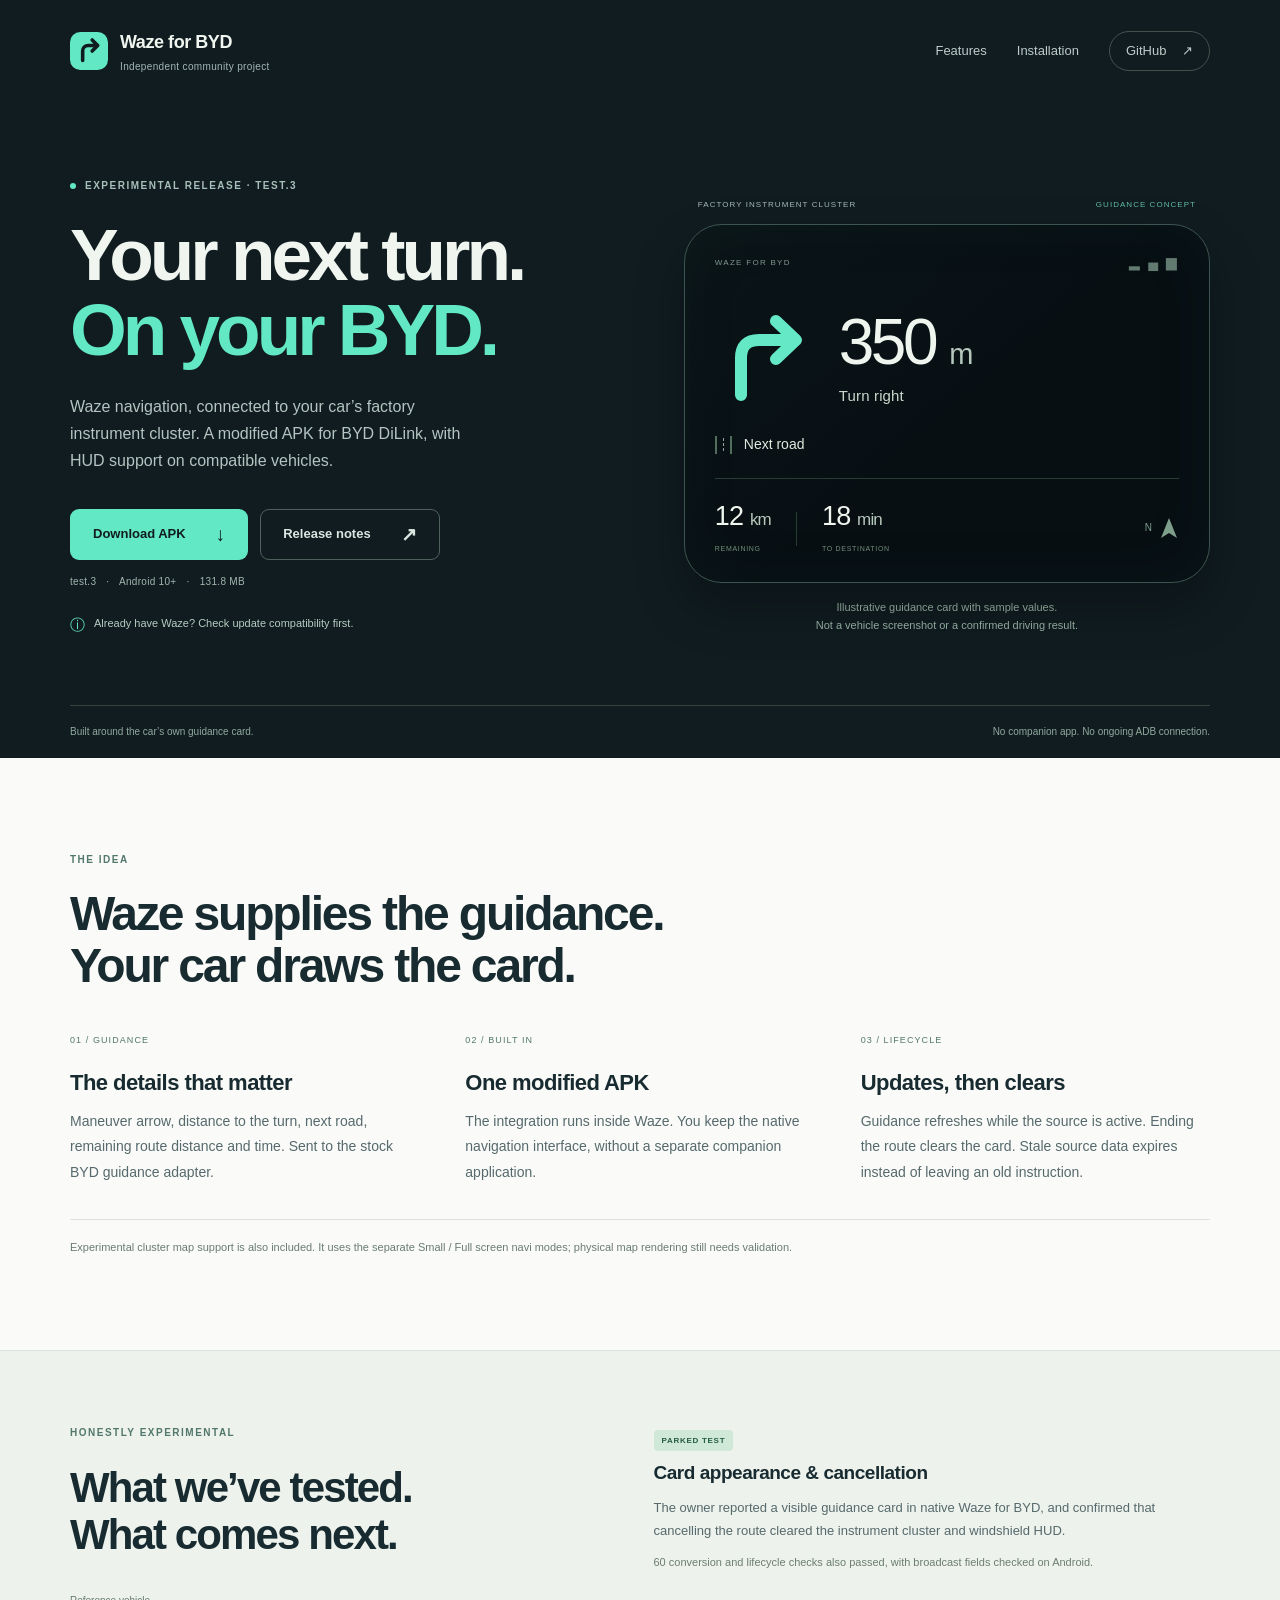
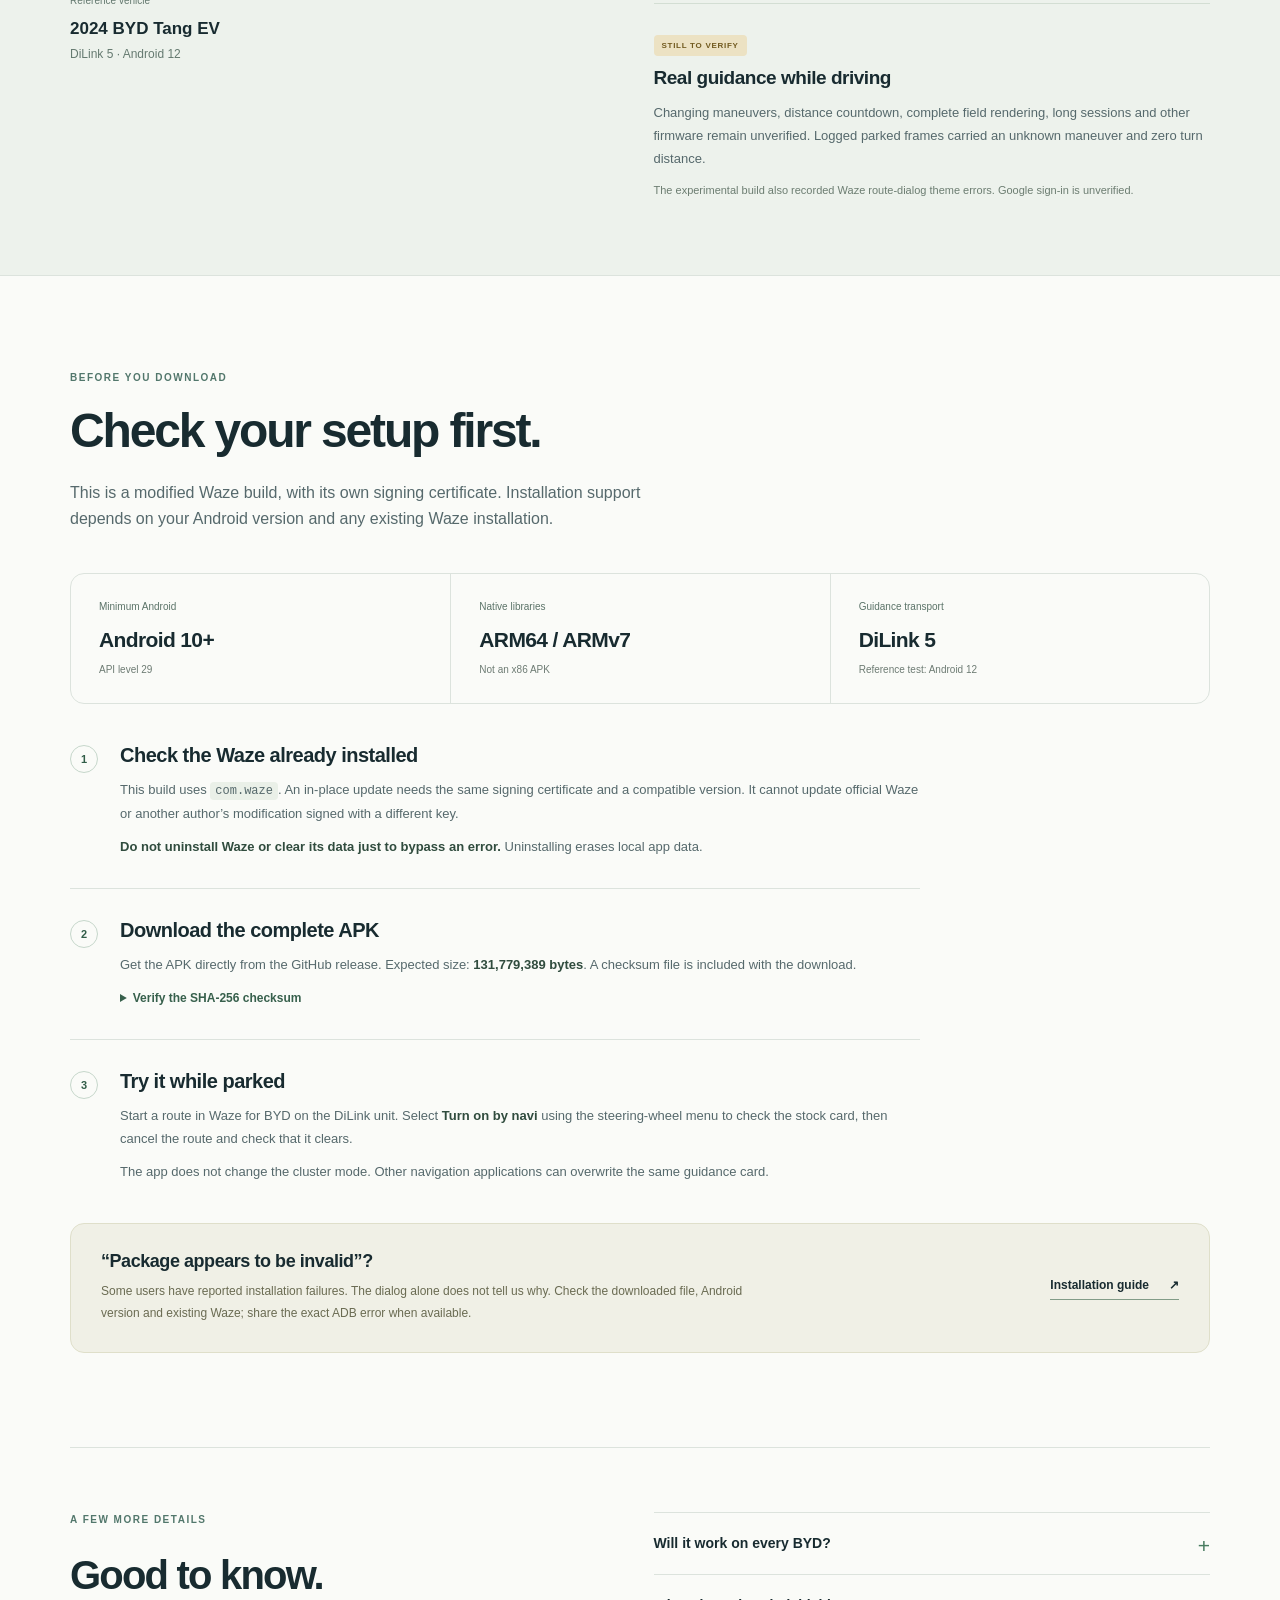
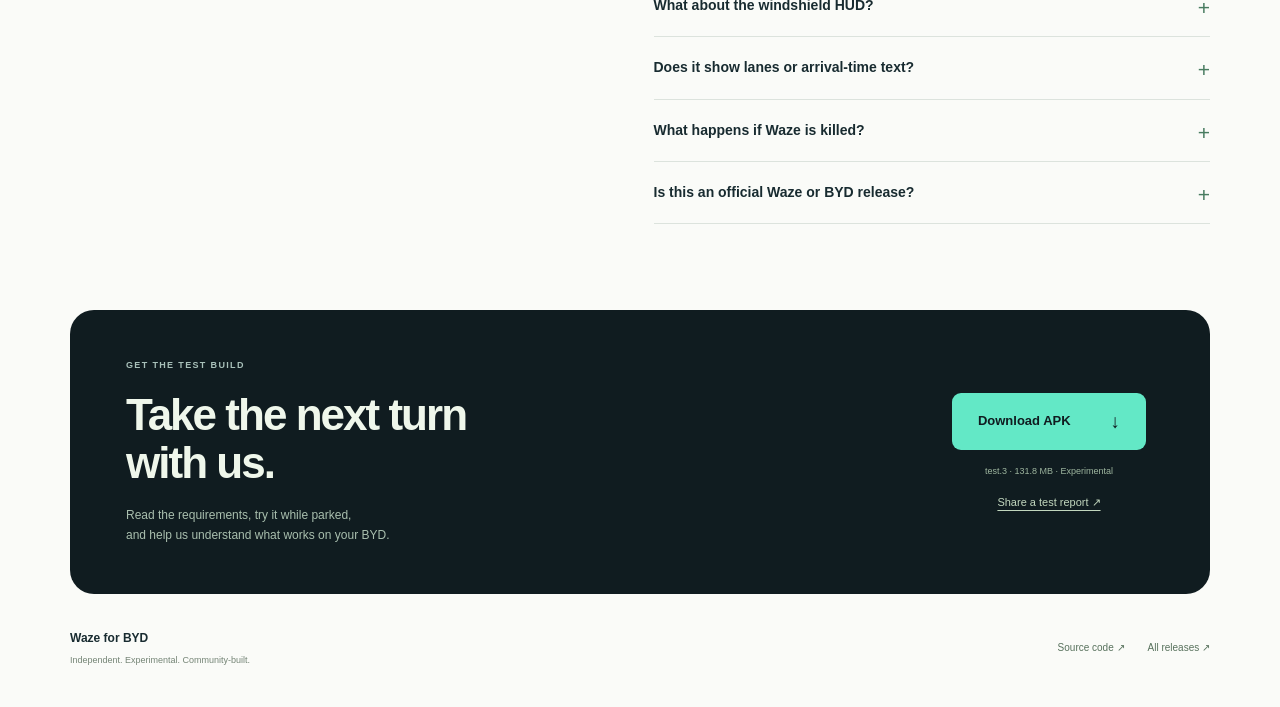
==== docs/index.html @ d0af6456 "Add an English GitHub Pages landing page with APK downloads and installation help" ====
<!doctype html>
<html lang="en">
<head>
  <meta charset="utf-8">
  <meta name="viewport" content="width=device-width, initial-scale=1">
  <title>Waze for BYD — Navigation on your instrument cluster</title>
  <meta name="description" content="An experimental Waze modification for BYD DiLink. Download the APK, check compatibility, and learn what has been tested on our Tang EV.">
  <meta name="theme-color" content="#101c20">
  <meta property="og:type" content="website">
  <meta property="og:title" content="Waze for BYD — Your next turn. On your BYD.">
  <meta property="og:description" content="Experimental Waze guidance for the factory instrument cluster. Download test.3 and read the installation requirements.">
  <meta property="og:url" content="https://romanchukg-cloud.github.io/waze-for-byd/">
  <link rel="canonical" href="https://romanchukg-cloud.github.io/waze-for-byd/">
  <link rel="icon" href="assets/mark.svg" type="image/svg+xml">
  <link rel="stylesheet" href="assets/site.css">
</head>
<body>
  <a class="skip" href="#main">Skip to content</a>
  <div class="hero-shell">
    <header class="header wrap">
      <a class="brand" href="./" aria-label="Waze for BYD home">
        <img src="assets/mark.svg" width="38" height="38" alt="">
        <span>Waze for BYD<small>Independent community project</small></span>
      </a>
      <nav aria-label="Main navigation">
        <a href="#features">Features</a>
        <a href="#install">Installation</a>
        <a class="github-link" href="https://github.com/romanchukg-cloud/waze-for-byd">GitHub <span aria-hidden="true">↗</span></a>
      </nav>
    </header>
  </div>
  <main id="main">
  <div class="hero-shell">
      <section class="hero wrap" aria-labelledby="hero-title">
        <div class="hero-copy">
          <p class="eyebrow"><span class="status-dot" aria-hidden="true"></span> EXPERIMENTAL RELEASE · TEST.3</p>
          <h1 id="hero-title">Your next turn.<br><span>On your BYD.</span></h1>
          <p class="hero-description">Waze navigation, connected to your car’s factory instrument cluster. A modified APK for BYD DiLink, with HUD support on compatible vehicles.</p>
          <div class="actions">
            <a class="button primary" href="https://github.com/romanchukg-cloud/waze-for-byd/releases/download/v5.22.90.123-byd.test.3/Waze-for-BYD-5.22.90.123-test.3.apk">Download APK <span aria-hidden="true">↓</span></a>
            <a class="button secondary" href="https://github.com/romanchukg-cloud/waze-for-byd/releases/tag/v5.22.90.123-byd.test.3">Release notes <span aria-hidden="true">↗</span></a>
          </div>
          <p class="download-meta">test.3 <span>·</span> Android 10+ <span>·</span> 131.8 MB</p>
          <a class="install-reminder" href="#install"><span aria-hidden="true">ⓘ</span> Already have Waze? Check update compatibility first.</a>
        </div>
        <figure class="cluster-figure">
          <div class="cluster-label"><span>FACTORY INSTRUMENT CLUSTER</span><span class="live-label">GUIDANCE CONCEPT</span></div>
          <div class="cluster">
            <div class="cluster-top"><span>WAZE FOR BYD</span><span class="signal" aria-hidden="true">▂ ▄ ▆</span></div>
            <div class="guidance-card">
              <svg class="turn-arrow" width="100" height="100" viewBox="0 0 100 100" aria-hidden="true"><path d="M26 86V49Q26 31 44 31H78M61 12l20 19-20 19" fill="none" stroke="currentColor" stroke-width="12" stroke-linecap="round" stroke-linejoin="round"/></svg>
              <div class="maneuver"><strong>350 <span>m</span></strong><p>Turn right</p></div>
            </div>
            <div class="road-label"><span class="road-line" aria-hidden="true"></span>Next road</div>
            <div class="cluster-bottom"><div><strong>12 <span>km</span></strong><small>REMAINING</small></div><div class="cluster-divider"></div><div><strong>18 <span>min</span></strong><small>TO DESTINATION</small></div><span class="direction" aria-hidden="true">N <svg width="20" height="26" viewBox="0 0 20 26"><path d="M10 2l8 20-8-5-8 5z" fill="currentColor"/></svg></span></div>
          </div>
          <figcaption>Illustrative guidance card with sample values.<br>Not a vehicle screenshot or a confirmed driving result.</figcaption>
        </figure>
      </section>
      <div class="hero-bottom wrap"><span>Built around the car’s own guidance card.</span><span>No companion app. No ongoing ADB connection.</span></div>
  </div>

  <section id="features" class="section wrap" aria-labelledby="features-title">
    <div class="section-heading"><p class="eyebrow dark">THE IDEA</p><h2 id="features-title">Waze supplies the guidance.<br>Your car draws the card.</h2></div>
    <div class="features">
      <article><span class="feature-number">01 / GUIDANCE</span><h3>The details that matter</h3><p>Maneuver arrow, distance to the turn, next road, remaining route distance and time. Sent to the stock BYD guidance adapter.</p></article>
      <article><span class="feature-number">02 / BUILT IN</span><h3>One modified APK</h3><p>The integration runs inside Waze. You keep the native navigation interface, without a separate companion application.</p></article>
      <article><span class="feature-number">03 / LIFECYCLE</span><h3>Updates, then clears</h3><p>Guidance refreshes while the source is active. Ending the route clears the card. Stale source data expires instead of leaving an old instruction.</p></article>
    </div>
    <p class="feature-note">Experimental cluster map support is also included. It uses the separate Small / Full screen navi modes; physical map rendering still needs validation.</p>
  </section>

  <section class="testing-band" id="testing" aria-labelledby="testing-title">
    <div class="wrap testing-grid">
      <div><p class="eyebrow dark">HONESTLY EXPERIMENTAL</p><h2 id="testing-title">What we’ve tested.<br>What comes next.</h2><p class="tested-car">Reference vehicle<br><strong>2024 BYD Tang EV</strong><span>DiLink 5 · Android 12</span></p></div>
      <div class="test-results">
        <article><span class="test-badge confirmed">PARKED TEST</span><h3>Card appearance & cancellation</h3><p>The owner reported a visible guidance card in native Waze for BYD, and confirmed that cancelling the route cleared the instrument cluster and windshield HUD.</p><p class="fine">60 conversion and lifecycle checks also passed, with broadcast fields checked on Android.</p></article>
        <article><span class="test-badge pending">STILL TO VERIFY</span><h3>Real guidance while driving</h3><p>Changing maneuvers, distance countdown, complete field rendering, long sessions and other firmware remain unverified. Logged parked frames carried an unknown maneuver and zero turn distance.</p><p class="fine">The experimental build also recorded Waze route-dialog theme errors. Google sign-in is unverified.</p></article>
      </div>
    </div>
  </section>

  <section id="install" class="section wrap install-section" aria-labelledby="install-title">
    <div class="section-heading"><p class="eyebrow dark">BEFORE YOU DOWNLOAD</p><h2 id="install-title">Check your setup first.</h2><p>This is a modified Waze build, with its own signing certificate. Installation support depends on your Android version and any existing Waze installation.</p></div>
    <div class="compatibility" aria-label="Compatibility requirements">
      <div><span>Minimum Android</span><strong>Android 10+</strong><small>API level 29</small></div>
      <div><span>Native libraries</span><strong>ARM64 / ARMv7</strong><small>Not an x86 APK</small></div>
      <div><span>Guidance transport</span><strong>DiLink 5</strong><small>Reference test: Android 12</small></div>
    </div>
    <div class="install-steps">
      <article><span class="step">1</span><div><h3>Check the Waze already installed</h3><p>This build uses <code>com.waze</code>. An in-place update needs the same signing certificate and a compatible version. It cannot update official Waze or another author’s modification signed with a different key.</p><p><strong>Do not uninstall Waze or clear its data just to bypass an error.</strong> Uninstalling erases local app data.</p></div></article>
      <article><span class="step">2</span><div><h3>Download the complete APK</h3><p>Get the APK directly from the GitHub release. Expected size: <strong>131,779,389 bytes</strong>. A checksum file is included with the download.</p><details class="checksum"><summary>Verify the SHA-256 checksum</summary><code>2bf380c722ded8ca6227c2cbd479b5e78314ce46a4ef7e250dfc11119cc6df56</code><a href="https://github.com/romanchukg-cloud/waze-for-byd/releases/download/v5.22.90.123-byd.test.3/Waze-for-BYD-5.22.90.123-test.3.apk.sha256">Download checksum file ↗</a></details></div></article>
      <article><span class="step">3</span><div><h3>Try it while parked</h3><p>Start a route in Waze for BYD on the DiLink unit. Select <strong>Turn on by navi</strong> using the steering-wheel menu to check the stock card, then cancel the route and check that it clears.</p><p>The app does not change the cluster mode. Other navigation applications can overwrite the same guidance card.</p></div></article>
    </div>
    <div class="help-box"><div><h3>“Package appears to be invalid”?</h3><p>Some users have reported installation failures. The dialog alone does not tell us why. Check the downloaded file, Android version and existing Waze; share the exact ADB error when available.</p></div><a class="text-link" href="https://github.com/romanchukg-cloud/waze-for-byd/blob/main/docs/installation.md">Installation guide <span aria-hidden="true">↗</span></a></div>
  </section>

  <section class="faq-section wrap" aria-labelledby="faq-title">
    <div><p class="eyebrow dark">A FEW MORE DETAILS</p><h2 id="faq-title">Good to know.</h2></div>
    <div class="faq">
      <details><summary>Will it work on every BYD?</summary><p>No universal compatibility claim is made. Guidance targets the stock DiLink 5 adapter and has been tested while parked on our Tang EV with Android 12. An Android 10+ minimum does not mean every DiLink version has a compatible guidance adapter.</p></details>
      <details><summary>What about the windshield HUD?</summary><p>On the reference car, the stock HUD follows the cluster guidance path. The owner confirmed that route cancellation cleared both. Detailed HUD field rendering and behavior on other vehicles still need validation.</p></details>
      <details><summary>Does it show lanes or arrival-time text?</summary><p>No. This integration sends maneuver and road information, distances and remaining time. It does not send lane guidance or an arrival-time text field.</p></details>
      <details><summary>What happens if Waze is killed?</summary><p>An abrupt process kill cannot send an immediate end message, so a card may remain until the next app start. The build saves an ownership flag and clears that stale card on restart.</p></details>
      <details><summary>Is this an official Waze or BYD release?</summary><p>No. This is an independent experimental community project, with no affiliation to Waze, Google or BYD. The source and build instructions are available on GitHub.</p></details>
    </div>
  </section>

  <section class="download-section wrap" aria-labelledby="download-title">
    <div><p class="eyebrow">GET THE TEST BUILD</p><h2 id="download-title">Take the next turn<br>with us.</h2><p>Read the requirements, try it while parked,<br>and help us understand what works on your BYD.</p></div>
    <div class="download-final"><a class="button primary" href="https://github.com/romanchukg-cloud/waze-for-byd/releases/download/v5.22.90.123-byd.test.3/Waze-for-BYD-5.22.90.123-test.3.apk">Download APK <span aria-hidden="true">↓</span></a><span>test.3 · 131.8 MB · Experimental</span><a href="https://github.com/romanchukg-cloud/waze-for-byd/issues/new?title=Installation%20or%20guidance%20report&amp;body=BYD%20model%20and%20year%3A%0AAndroid%20and%20DiLink%20version%3A%0AWaze%20for%20BYD%20release%3A%0AExisting%20Waze%20version%20and%20source%3A%0AWhat%20happened%3A%0AExact%20installation%20error%20if%20available%3A%0A">Share a test report ↗</a></div>
  </section>
  </main>
  <footer class="footer wrap"><span>Waze for BYD <small>Independent. Experimental. Community-built.</small></span><div><a href="https://github.com/romanchukg-cloud/waze-for-byd">Source code ↗</a><a href="https://github.com/romanchukg-cloud/waze-for-byd/releases">All releases ↗</a></div></footer>
</body>
</html>
---- docs/assets/site.css ----
@charset "UTF-8";
:root{--ink:#182b30;--muted:#56696c;--paper:#fafbf8;--line:#dce3dd;--mint:#63e8c6;--dark:#101c20;--radius:24px}
*{box-sizing:border-box}html{scroll-behavior:smooth;scroll-padding-top:24px}body{margin:0;background:var(--paper);color:var(--ink);font:16px/1.65 -apple-system,BlinkMacSystemFont,"Segoe UI",sans-serif;-webkit-font-smoothing:antialiased}a{color:inherit;text-underline-offset:4px}a,button,summary{-webkit-tap-highlight-color:transparent}a:focus-visible,summary:focus-visible{outline:3px solid #168569;outline-offset:6px;border-radius:4px}h1,h2,h3,p,figure{margin:0}h1,h2,h3{line-height:1.1;letter-spacing:-.045em}h2{font-size:clamp(32px,4vw,48px);font-weight:650}h3{font-size:22px;font-weight:650;letter-spacing:-.025em}p{color:var(--muted)}.wrap{width:min(1140px,calc(100% - 88px));margin-inline:auto}.skip{position:absolute;left:16px;top:-100px;z-index:20;padding:10px 16px;background:var(--mint);color:var(--dark)}.skip:focus{top:16px}.hero-shell{background:var(--dark);color:#f0f6ef;overflow:hidden}.header{display:flex;align-items:center;justify-content:space-between;padding-block:28px;gap:24px}.brand{display:flex;gap:12px;align-items:center;text-decoration:none;white-space:nowrap}.brand>span{font-size:18px;font-weight:650;letter-spacing:-.025em}.brand small{display:block;color:#a3b7b6;font-size:10px;font-weight:400;letter-spacing:.035em;line-height:1.4;margin-top:2px}.header nav{display:flex;gap:30px;align-items:center;font-size:13px;font-weight:500}.header nav a{text-decoration:none;color:#bdccc9}.header nav a:hover{color:var(--mint)}.github-link{border:1px solid #42534f;border-radius:30px;padding:8px 16px}.github-link span{margin-left:12px}.hero{padding-block:76px 68px;display:grid;grid-template-columns:1.06fr 1fr;align-items:center;gap:56px}.eyebrow{font-size:10px;font-weight:650;letter-spacing:.15em;color:#a8c0b9;margin-bottom:24px;display:flex;align-items:center;gap:9px}.eyebrow.dark{color:#52776c}.status-dot{display:inline-block;width:6px;height:6px;border-radius:50%;background:var(--mint)}h1{font-size:clamp(52px,5.7vw,76px);font-weight:650;line-height:1.02;letter-spacing:-.055em}h1 span{color:var(--mint)}.hero-description{font-size:16px;line-height:1.7;color:#b3c4c1;max-width:420px;margin-top:26px}.actions{display:flex;gap:12px;flex-wrap:wrap;margin-top:34px}.button{display:inline-flex;align-items:center;justify-content:center;gap:30px;padding:15px 22px;border:1px solid transparent;border-radius:9px;text-decoration:none;font-size:13px;font-weight:650;line-height:1.4;transition:background .15s,transform .15s}.button span{font-size:19px;line-height:1}.button:hover{transform:translateY(-2px)}.primary{background:var(--mint);color:var(--dark)}.primary:hover{background:#a0f5d8}.secondary{border-color:#4e615d;color:#d9e7e1}.secondary:hover{background:#213331}.download-meta{color:#a2b6ae;font-size:10px;letter-spacing:.03em;margin-top:14px}.download-meta span{margin-inline:7px}.install-reminder{display:flex;gap:9px;color:#b7ccc2;font-size:11px;margin-top:24px;text-decoration:none}.install-reminder:hover{text-decoration:underline}.install-reminder span{color:var(--mint);font-size:15px;line-height:1.5}.cluster-figure{position:relative;width:100%;margin-top:18px}.cluster-label{display:flex;justify-content:space-between;gap:10px;color:#a7bbb4;font-size:8px;letter-spacing:.13em;margin:0 14px 13px}.live-label{color:#61bda1}.cluster{position:relative;overflow:hidden;background:#070f13;border:1px solid #3d5550;box-shadow:0 24px 50px #0004,inset 0 0 60px #385d4a14;border-radius:38px;padding:26px 30px 28px}.cluster:after{content:"";position:absolute;inset:0;pointer-events:none;background:linear-gradient(140deg,#8dddbb07,transparent 55%)}.cluster-top{display:flex;justify-content:space-between;align-items:center;color:#80968d;font-size:8px;letter-spacing:.16em}.signal{color:#627b71;font-size:14px;letter-spacing:2px}.guidance-card{display:flex;align-items:center;gap:24px;padding-block:35px 24px}.turn-arrow{color:var(--mint);flex-shrink:0}.maneuver strong{font-size:64px;font-weight:500;line-height:1;letter-spacing:-.055em;font-variant-numeric:tabular-nums}.maneuver strong span{color:#b5c7bc;font-size:29px;font-weight:400}.maneuver p{font-size:15px;color:#cad8cd;margin-top:10px;letter-spacing:.01em}.road-label{display:flex;align-items:center;gap:12px;color:#e1e9df;font-size:14px;border-bottom:1px solid #243c33;padding:0 0 22px}.road-line{height:18px;width:17px;border-left:2px solid #516b5c;border-right:2px solid #516b5c;position:relative}.road-line:after{content:"";height:13px;position:absolute;left:6px;top:2px;border-left:1px dashed #8ca696}.cluster-bottom{display:flex;align-items:center;gap:25px;padding-top:24px}.cluster-bottom strong{font-size:27px;font-weight:500;letter-spacing:-.03em;line-height:1}.cluster-bottom strong span{color:#b7c8bc;font-size:17px;font-weight:400}.cluster-bottom small{display:block;color:#738d7b;font-size:7px;letter-spacing:.1em;margin-top:9px}.cluster-divider{height:34px;width:1px;background:#263b31}.direction{display:flex;align-items:center;gap:7px;margin-left:auto;color:#7e9f8c;font-size:10px}.cluster-figure figcaption{color:#98b2a3;font-size:11px;line-height:1.6;text-align:center;margin-top:16px}.hero-bottom{display:flex;justify-content:space-between;gap:20px;border-top:1px solid #33443e;padding-block:18px;color:#91a99d;font-size:10px}.section{padding-block:94px}.section-heading{max-width:690px;margin-bottom:40px}.section-heading .eyebrow{margin-bottom:19px}.section-heading>p:last-child:not(.eyebrow){font-size:16px;margin-top:22px;max-width:620px}.features{display:grid;grid-template-columns:repeat(3,1fr);gap:46px}.feature-number{display:block;color:#52776c;font-size:9px;letter-spacing:.12em;margin-bottom:23px}.features h3{margin-bottom:14px}.features p{font-size:14px;line-height:1.8}.feature-note{font-size:11px;border-top:1px solid var(--line);margin-top:34px;padding-top:18px;color:#697a75}.testing-band{background:#edf2ec;border-block:1px solid var(--line)}.testing-grid{display:grid;grid-template-columns:.95fr 1.05fr;gap:80px;padding-block:74px}.testing-grid h2{font-size:clamp(30px,3.4vw,42px)}.tested-car{margin-top:35px;font-size:10px;color:#657a70}.tested-car strong{display:block;color:var(--ink);font-size:17px;font-weight:600;margin-block:6px 2px}.tested-car>span{display:block;font-size:12px}.test-results article+article{margin-top:30px;padding-top:26px;border-top:1px solid #d3ded3}.test-badge{display:inline-block;font-size:8px;letter-spacing:.09em;font-weight:650;padding:4px 8px;border-radius:4px;margin-bottom:12px}.confirmed{background:#d0e8d8;color:#245d41}.pending{background:#ece2c3;color:#70591e}.test-results h3{font-size:19px;margin-bottom:12px}.test-results p{font-size:13px;line-height:1.8}.test-results .fine{font-size:11px;margin-top:10px;color:#6c7d71}.compatibility{display:grid;grid-template-columns:repeat(3,1fr);border:1px solid var(--line);border-radius:14px;margin-bottom:40px}.compatibility>div{padding:25px 28px}.compatibility>div+div{border-left:1px solid var(--line)}.compatibility span{display:block;font-size:10px;color:#5b7368;margin-bottom:8px}.compatibility strong{display:block;font-size:21px;font-weight:600;letter-spacing:-.03em}.compatibility small{display:block;font-size:10px;color:#6d7b73;margin-top:4px}.install-steps{max-width:850px}.install-steps article{display:flex;align-items:flex-start;gap:22px}.install-steps article+article{margin-top:30px;padding-top:30px;border-top:1px solid var(--line)}.step{display:grid;place-items:center;flex-shrink:0;width:28px;height:28px;border:1px solid #c6d7cb;border-radius:50%;font-size:11px;font-weight:600;color:#315d48;margin-top:1px}.install-steps h3{font-size:20px;margin-bottom:12px}.install-steps p{font-size:13px;line-height:1.8}.install-steps p+p{margin-top:9px}.install-steps p strong{font-weight:600;color:#304c3e}code{font:12px/1.65 ui-monospace,SFMono-Regular,Consolas,monospace;background:#eaf0e8;border-radius:4px;padding:2px 5px}.checksum{margin-top:13px}.checksum summary{font-size:12px;font-weight:600;color:#37604c;cursor:pointer}.checksum>code{display:block;overflow-wrap:anywhere;padding:12px;margin-top:12px}.checksum>a{display:inline-block;font-size:11px;margin-top:8px;color:#37604c}.help-box{display:flex;gap:40px;align-items:center;justify-content:space-between;padding:28px 30px;background:#f0f0e6;border:1px solid #dfdfca;border-radius:14px;margin-top:40px}.help-box h3{font-size:18px;margin-bottom:9px}.help-box p{font-size:12px;max-width:650px;line-height:1.8;color:#6a6b52}.text-link{display:inline-flex;align-items:center;gap:20px;font-size:12px;font-weight:600;white-space:nowrap;text-decoration:none;border-bottom:1px solid #829c87;padding-bottom:3px}.text-link:hover{color:#257c57}.faq-section{display:grid;grid-template-columns:.95fr 1.05fr;gap:80px;border-top:1px solid var(--line);padding-block:64px 86px}.faq-section h2{font-size:40px}.faq details{border-bottom:1px solid var(--line)}.faq details:first-child{border-top:1px solid var(--line)}.faq summary{padding:19px 24px 19px 0;cursor:pointer;font-size:14px;font-weight:550;position:relative;list-style:none}.faq summary::-webkit-details-marker{display:none}.faq summary:after{content:"+";position:absolute;right:0;top:16px;font-weight:400;font-size:21px;color:#487c60}.faq details[open] summary:after{content:"−"}.faq details p{font-size:12px;line-height:1.9;margin-bottom:22px}.download-section{display:flex;align-items:center;justify-content:space-between;gap:40px;padding:48px 56px;background:var(--dark);color:#edf5e9;border-radius:var(--radius)}.download-section .eyebrow{font-size:9px;margin-bottom:18px}.download-section h2{font-size:44px;color:#eff7eb}.download-section p:not(.eyebrow){font-size:12px;color:#a9bfae;margin-top:19px}.download-final{display:flex;flex-direction:column;align-items:center;gap:14px;min-width:210px}.download-final .button{padding:18px 25px;gap:40px}.download-final>span{font-size:9px;color:#9eb69f}.download-final>a:last-child{font-size:11px;color:#c2d7be}.footer{padding-block:35px 40px;display:flex;justify-content:space-between;gap:30px;font-size:12px;font-weight:600}.footer small{display:block;font-size:9px;color:#748475;font-weight:400;margin-top:4px}.footer>div{display:flex;gap:23px;align-items:center;font-size:10px;font-weight:400;color:#58725d}.footer a{text-decoration:none}.footer a:hover{text-decoration:underline}
@media(min-width:1450px){.hero{padding-block:88px 85px}.cluster{padding:30px 38px}.guidance-card{padding-block:45px 30px}}
@media(max-width:1000px){.wrap{width:calc(100% - 56px)}.hero{gap:30px;padding-top:54px}h1{font-size:56px}.hero-description{font-size:14px}.button{padding:14px 17px;gap:16px}.cluster{padding:24px;border-radius:30px}.turn-arrow{width:80px;height:80px}.guidance-card{gap:16px}.maneuver strong{font-size:52px}.cluster-label{font-size:7px;margin-inline:5px}.cluster-bottom{gap:17px}.section{padding-block:72px}.features{gap:28px}.testing-grid,.faq-section{gap:44px}.help-box{gap:25px}.download-section{padding:40px}}
@media(max-width:760px){.header nav{gap:18px}.header nav>a:not(.github-link){display:none}.hero{grid-template-columns:1fr;padding-top:42px;gap:45px}.hero-copy{max-width:560px}.hero-description{font-size:16px;max-width:470px}h1{font-size:clamp(48px,10.2vw,70px)}.hero .eyebrow{font-size:9px}.cluster-figure{max-width:470px;justify-self:center;margin-top:0}.cluster{padding:27px 32px}.turn-arrow{width:100px;height:100px}.maneuver strong{font-size:64px}.guidance-card{gap:25px}.cluster-label{font-size:8px}.hero-bottom{font-size:9px;flex-direction:column;gap:3px}.features{grid-template-columns:1fr;gap:28px}.features article{border-top:1px solid var(--line);padding-top:22px}.feature-number{margin-bottom:12px}.features h3{font-size:23px}.features p{max-width:540px}.testing-grid{grid-template-columns:1fr;gap:32px;padding-block:56px}.tested-car{margin-top:24px}.tested-car strong{display:inline-block;margin-inline:10px}.tested-car>span{display:inline-block}.compatibility{grid-template-columns:1fr}.compatibility>div{padding:18px 22px;display:grid;grid-template-columns:1fr 1fr;gap:4px 10px;align-items:center}.compatibility>div+div{border-left:0;border-top:1px solid var(--line)}.compatibility span{margin:0;grid-row:span 2}.compatibility strong{font-size:19px}.compatibility small{margin:0;font-size:9px}.help-box{align-items:flex-start;flex-direction:column;gap:16px;padding:23px}.faq-section{grid-template-columns:1fr;gap:24px;padding-block:46px 60px}.faq-section h2{font-size:34px}.download-section{flex-direction:column;align-items:flex-start;padding:34px;gap:28px}.download-section h2{font-size:40px}.download-final{align-items:flex-start}.footer{align-items:flex-start;gap:20px}.footer>div{gap:14px}}
@media(max-width:420px){.wrap{width:calc(100% - 36px)}.header{padding-block:22px}.brand img{width:32px;height:32px}.brand{gap:9px}.brand>span{font-size:16px}.brand small{font-size:8px}.github-link{padding:7px 11px;font-size:11px}.github-link span{margin-left:5px}.hero{padding-top:32px;padding-bottom:40px}.hero-description{font-size:14px}.actions{gap:8px;margin-top:27px}.button{font-size:12px;gap:16px;padding:14px 16px}.install-reminder{font-size:10px;max-width:290px}.cluster{padding:24px;border-radius:26px}.cluster-label{font-size:6px;letter-spacing:.1em}.guidance-card{padding-block:28px 22px;gap:19px}.turn-arrow{width:78px;height:78px}.maneuver strong{font-size:54px}.maneuver p{font-size:13px}.road-label{font-size:13px}.cluster-bottom strong{font-size:24px}.cluster-bottom{gap:19px}.cluster-bottom small{font-size:6px}.direction{gap:5px}.section{padding-block:54px}.section-heading{margin-bottom:30px}.section-heading>p:last-child:not(.eyebrow){font-size:14px}.install-steps article{gap:14px}.install-steps h3{font-size:18px}.compatibility>div{grid-template-columns:.9fr 1.1fr}.tested-car strong{display:block;margin-inline:0}.tested-car>span{display:block}.download-section{padding:29px 25px}.download-section h2{font-size:36px}.footer{flex-direction:column}.footer>div{gap:24px}.checksum>code{font-size:10px}}
@media(prefers-reduced-motion:reduce){html{scroll-behavior:auto}.button{transition:none}.button:hover{transform:none}}
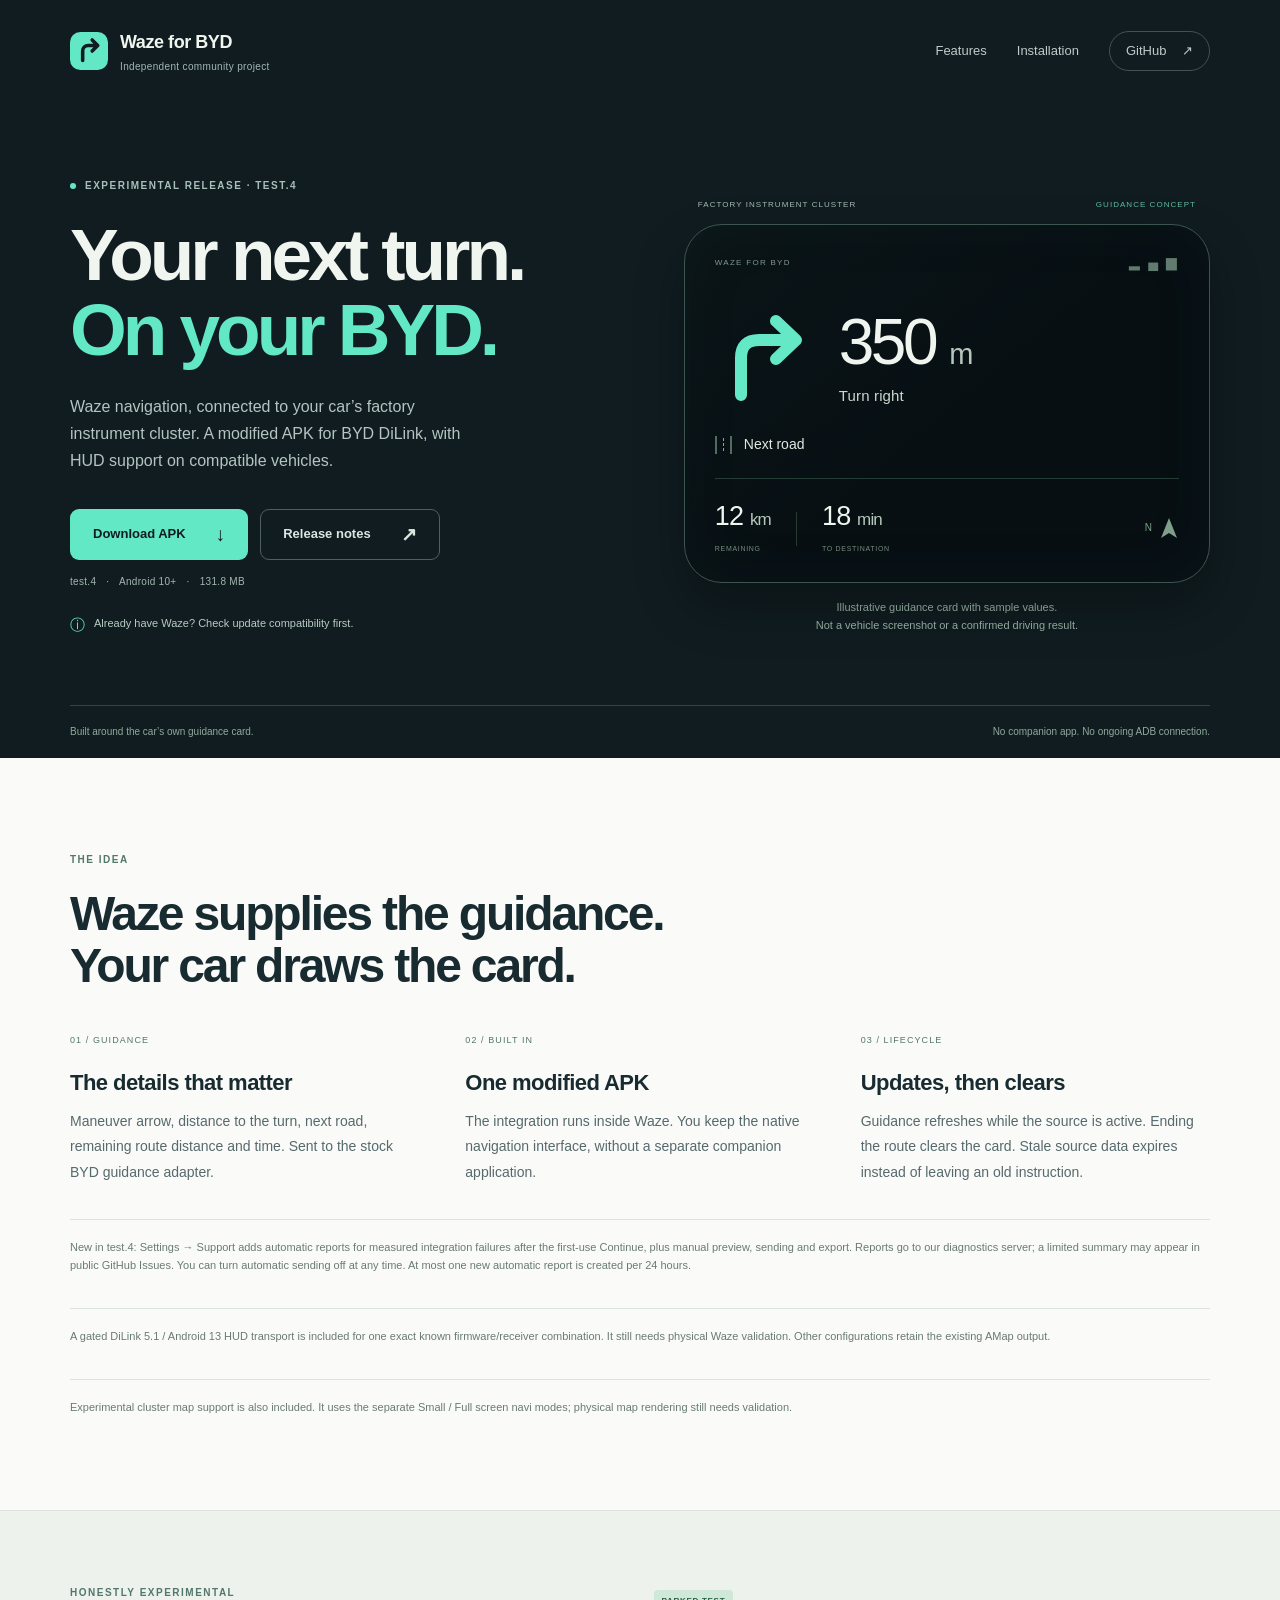
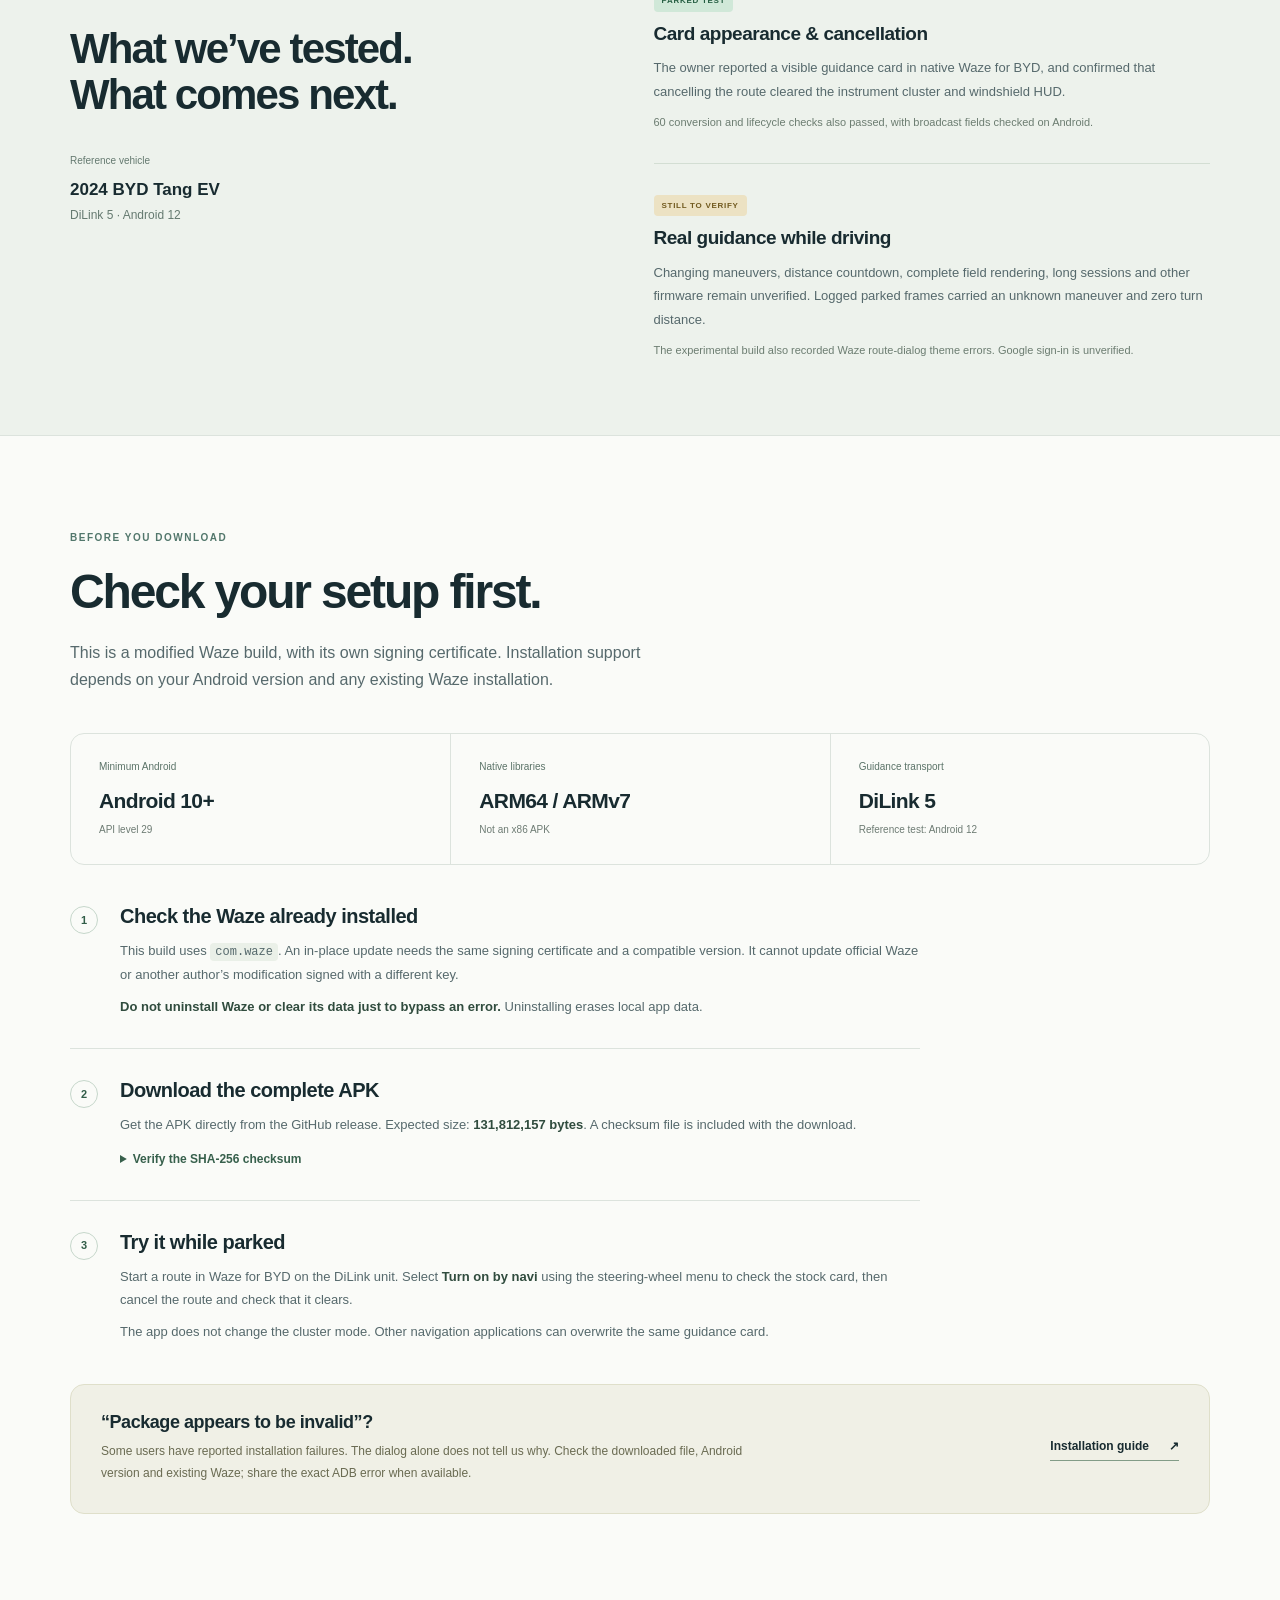
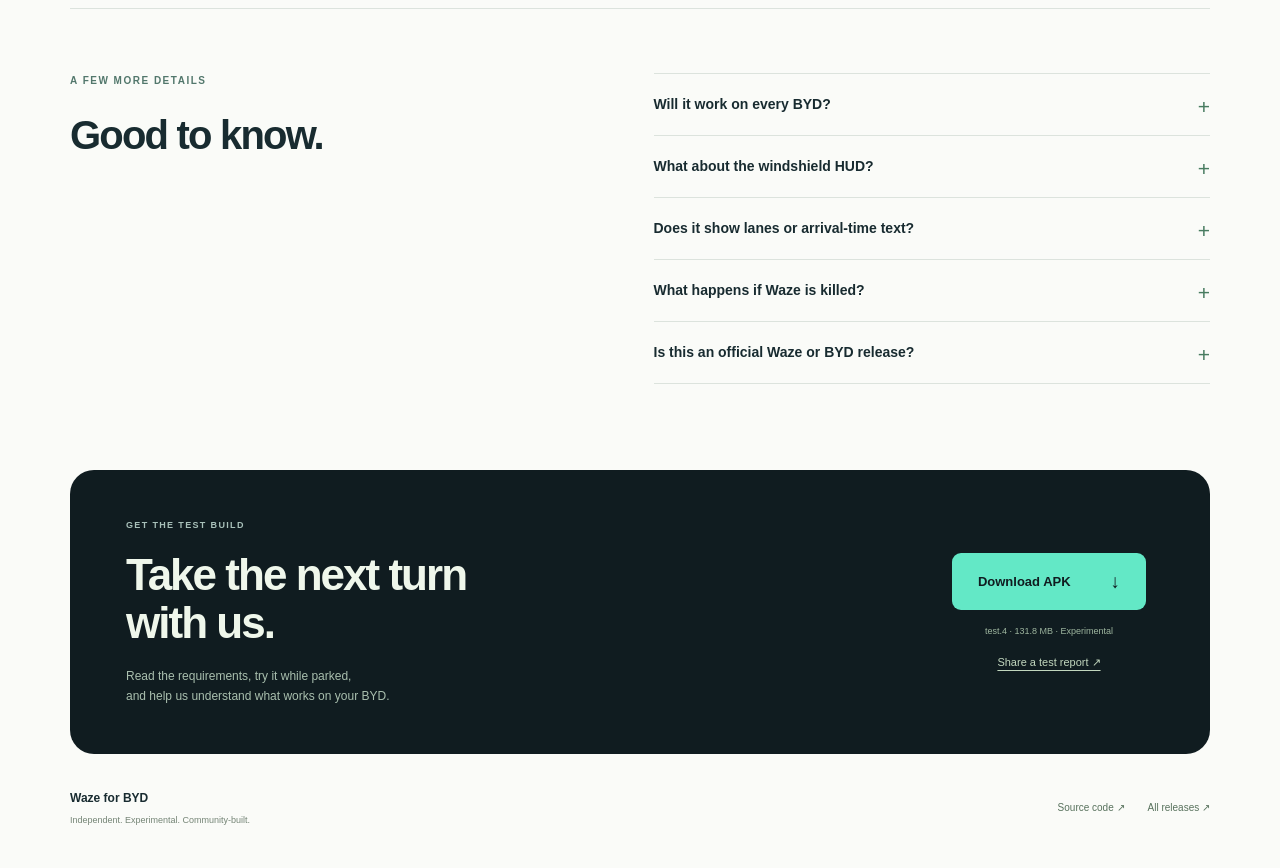
==== commit d33da1ca: "Add automatic diagnostics and gated DiLink 5.1 HUD support" ====
--- a/docs/index.html
+++ b/docs/index.html
@@ -8,7 +8,7 @@
   <meta name="theme-color" content="#101c20">
   <meta property="og:type" content="website">
   <meta property="og:title" content="Waze for BYD — Your next turn. On your BYD.">
-  <meta property="og:description" content="Experimental Waze guidance for the factory instrument cluster. Download test.3 and read the installation requirements.">
+  <meta property="og:description" content="Experimental Waze guidance for the factory instrument cluster. Download test.4 and read the installation requirements.">
   <meta property="og:url" content="https://romanchukg-cloud.github.io/waze-for-byd/">
   <link rel="canonical" href="https://romanchukg-cloud.github.io/waze-for-byd/">
   <link rel="icon" href="assets/mark.svg" type="image/svg+xml">
@@ -33,14 +33,14 @@
   <div class="hero-shell">
       <section class="hero wrap" aria-labelledby="hero-title">
         <div class="hero-copy">
-          <p class="eyebrow"><span class="status-dot" aria-hidden="true"></span> EXPERIMENTAL RELEASE · TEST.3</p>
+          <p class="eyebrow"><span class="status-dot" aria-hidden="true"></span> EXPERIMENTAL RELEASE · TEST.4</p>
           <h1 id="hero-title">Your next turn.<br><span>On your BYD.</span></h1>
           <p class="hero-description">Waze navigation, connected to your car’s factory instrument cluster. A modified APK for BYD DiLink, with HUD support on compatible vehicles.</p>
           <div class="actions">
-            <a class="button primary" href="https://github.com/romanchukg-cloud/waze-for-byd/releases/download/v5.22.90.123-byd.test.3/Waze-for-BYD-5.22.90.123-test.3.apk">Download APK <span aria-hidden="true">↓</span></a>
-            <a class="button secondary" href="https://github.com/romanchukg-cloud/waze-for-byd/releases/tag/v5.22.90.123-byd.test.3">Release notes <span aria-hidden="true">↗</span></a>
+            <a class="button primary" href="https://github.com/romanchukg-cloud/waze-for-byd/releases/download/v5.22.90.123-byd.test.4/Waze-for-BYD-5.22.90.123-test.4.apk">Download APK <span aria-hidden="true">↓</span></a>
+            <a class="button secondary" href="https://github.com/romanchukg-cloud/waze-for-byd/releases/tag/v5.22.90.123-byd.test.4">Release notes <span aria-hidden="true">↗</span></a>
           </div>
-          <p class="download-meta">test.3 <span>·</span> Android 10+ <span>·</span> 131.8 MB</p>
+          <p class="download-meta">test.4 <span>·</span> Android 10+ <span>·</span> 131.8 MB</p>
           <a class="install-reminder" href="#install"><span aria-hidden="true">ⓘ</span> Already have Waze? Check update compatibility first.</a>
         </div>
         <figure class="cluster-figure">
@@ -67,6 +67,8 @@
       <article><span class="feature-number">02 / BUILT IN</span><h3>One modified APK</h3><p>The integration runs inside Waze. You keep the native navigation interface, without a separate companion application.</p></article>
       <article><span class="feature-number">03 / LIFECYCLE</span><h3>Updates, then clears</h3><p>Guidance refreshes while the source is active. Ending the route clears the card. Stale source data expires instead of leaving an old instruction.</p></article>
     </div>
+    <p class="feature-note">New in test.4: Settings → Support adds automatic reports for measured integration failures after the first-use Continue, plus manual preview, sending and export. Reports go to our diagnostics server; a limited summary may appear in public GitHub Issues. You can turn automatic sending off at any time. At most one new automatic report is created per 24 hours.</p>
+    <p class="feature-note">A gated DiLink 5.1 / Android 13 HUD transport is included for one exact known firmware/receiver combination. It still needs physical Waze validation. Other configurations retain the existing AMap output.</p>
     <p class="feature-note">Experimental cluster map support is also included. It uses the separate Small / Full screen navi modes; physical map rendering still needs validation.</p>
   </section>
 
@@ -89,7 +91,7 @@
     </div>
     <div class="install-steps">
       <article><span class="step">1</span><div><h3>Check the Waze already installed</h3><p>This build uses <code>com.waze</code>. An in-place update needs the same signing certificate and a compatible version. It cannot update official Waze or another author’s modification signed with a different key.</p><p><strong>Do not uninstall Waze or clear its data just to bypass an error.</strong> Uninstalling erases local app data.</p></div></article>
-      <article><span class="step">2</span><div><h3>Download the complete APK</h3><p>Get the APK directly from the GitHub release. Expected size: <strong>131,779,389 bytes</strong>. A checksum file is included with the download.</p><details class="checksum"><summary>Verify the SHA-256 checksum</summary><code>2bf380c722ded8ca6227c2cbd479b5e78314ce46a4ef7e250dfc11119cc6df56</code><a href="https://github.com/romanchukg-cloud/waze-for-byd/releases/download/v5.22.90.123-byd.test.3/Waze-for-BYD-5.22.90.123-test.3.apk.sha256">Download checksum file ↗</a></details></div></article>
+      <article><span class="step">2</span><div><h3>Download the complete APK</h3><p>Get the APK directly from the GitHub release. Expected size: <strong>131,812,157 bytes</strong>. A checksum file is included with the download.</p><details class="checksum"><summary>Verify the SHA-256 checksum</summary><code>16731b21441c5798ed55830a6c914cd6c00ca555fb5c0f28e5e84a3de43895ff</code><a href="https://github.com/romanchukg-cloud/waze-for-byd/releases/download/v5.22.90.123-byd.test.4/Waze-for-BYD-5.22.90.123-test.4.apk.sha256">Download checksum file ↗</a></details></div></article>
       <article><span class="step">3</span><div><h3>Try it while parked</h3><p>Start a route in Waze for BYD on the DiLink unit. Select <strong>Turn on by navi</strong> using the steering-wheel menu to check the stock card, then cancel the route and check that it clears.</p><p>The app does not change the cluster mode. Other navigation applications can overwrite the same guidance card.</p></div></article>
     </div>
     <div class="help-box"><div><h3>“Package appears to be invalid”?</h3><p>Some users have reported installation failures. The dialog alone does not tell us why. Check the downloaded file, Android version and existing Waze; share the exact ADB error when available.</p></div><a class="text-link" href="https://github.com/romanchukg-cloud/waze-for-byd/blob/main/docs/installation.md">Installation guide <span aria-hidden="true">↗</span></a></div>
@@ -108,7 +110,7 @@
 
   <section class="download-section wrap" aria-labelledby="download-title">
     <div><p class="eyebrow">GET THE TEST BUILD</p><h2 id="download-title">Take the next turn<br>with us.</h2><p>Read the requirements, try it while parked,<br>and help us understand what works on your BYD.</p></div>
-    <div class="download-final"><a class="button primary" href="https://github.com/romanchukg-cloud/waze-for-byd/releases/download/v5.22.90.123-byd.test.3/Waze-for-BYD-5.22.90.123-test.3.apk">Download APK <span aria-hidden="true">↓</span></a><span>test.3 · 131.8 MB · Experimental</span><a href="https://github.com/romanchukg-cloud/waze-for-byd/issues/new?title=Installation%20or%20guidance%20report&amp;body=BYD%20model%20and%20year%3A%0AAndroid%20and%20DiLink%20version%3A%0AWaze%20for%20BYD%20release%3A%0AExisting%20Waze%20version%20and%20source%3A%0AWhat%20happened%3A%0AExact%20installation%20error%20if%20available%3A%0A">Share a test report ↗</a></div>
+    <div class="download-final"><a class="button primary" href="https://github.com/romanchukg-cloud/waze-for-byd/releases/download/v5.22.90.123-byd.test.4/Waze-for-BYD-5.22.90.123-test.4.apk">Download APK <span aria-hidden="true">↓</span></a><span>test.4 · 131.8 MB · Experimental</span><a href="https://github.com/romanchukg-cloud/waze-for-byd/issues/new?title=Installation%20or%20guidance%20report&amp;body=BYD%20model%20and%20year%3A%0AAndroid%20and%20DiLink%20version%3A%0AWaze%20for%20BYD%20release%3A%0AExisting%20Waze%20version%20and%20source%3A%0AWhat%20happened%3A%0AExact%20installation%20error%20if%20available%3A%0A">Share a test report ↗</a></div>
   </section>
   </main>
   <footer class="footer wrap"><span>Waze for BYD <small>Independent. Experimental. Community-built.</small></span><div><a href="https://github.com/romanchukg-cloud/waze-for-byd">Source code ↗</a><a href="https://github.com/romanchukg-cloud/waze-for-byd/releases">All releases ↗</a></div></footer>
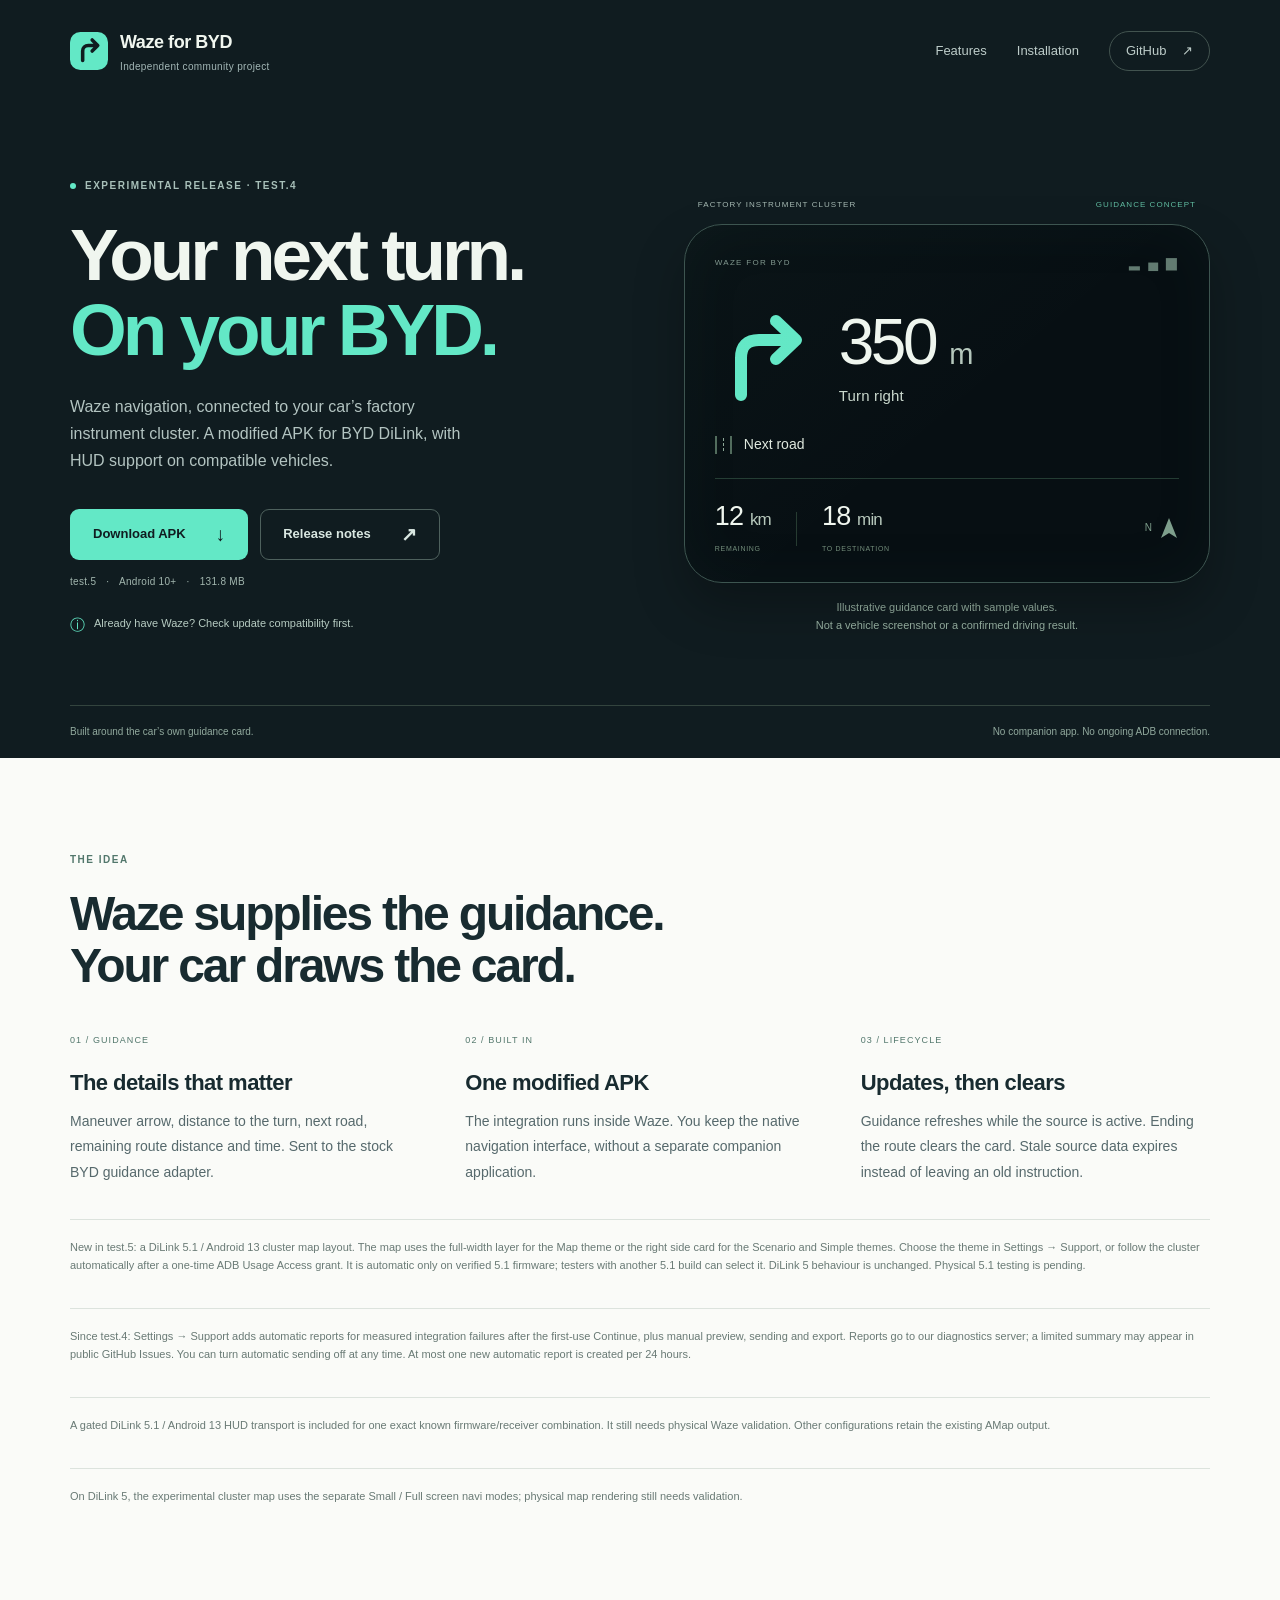
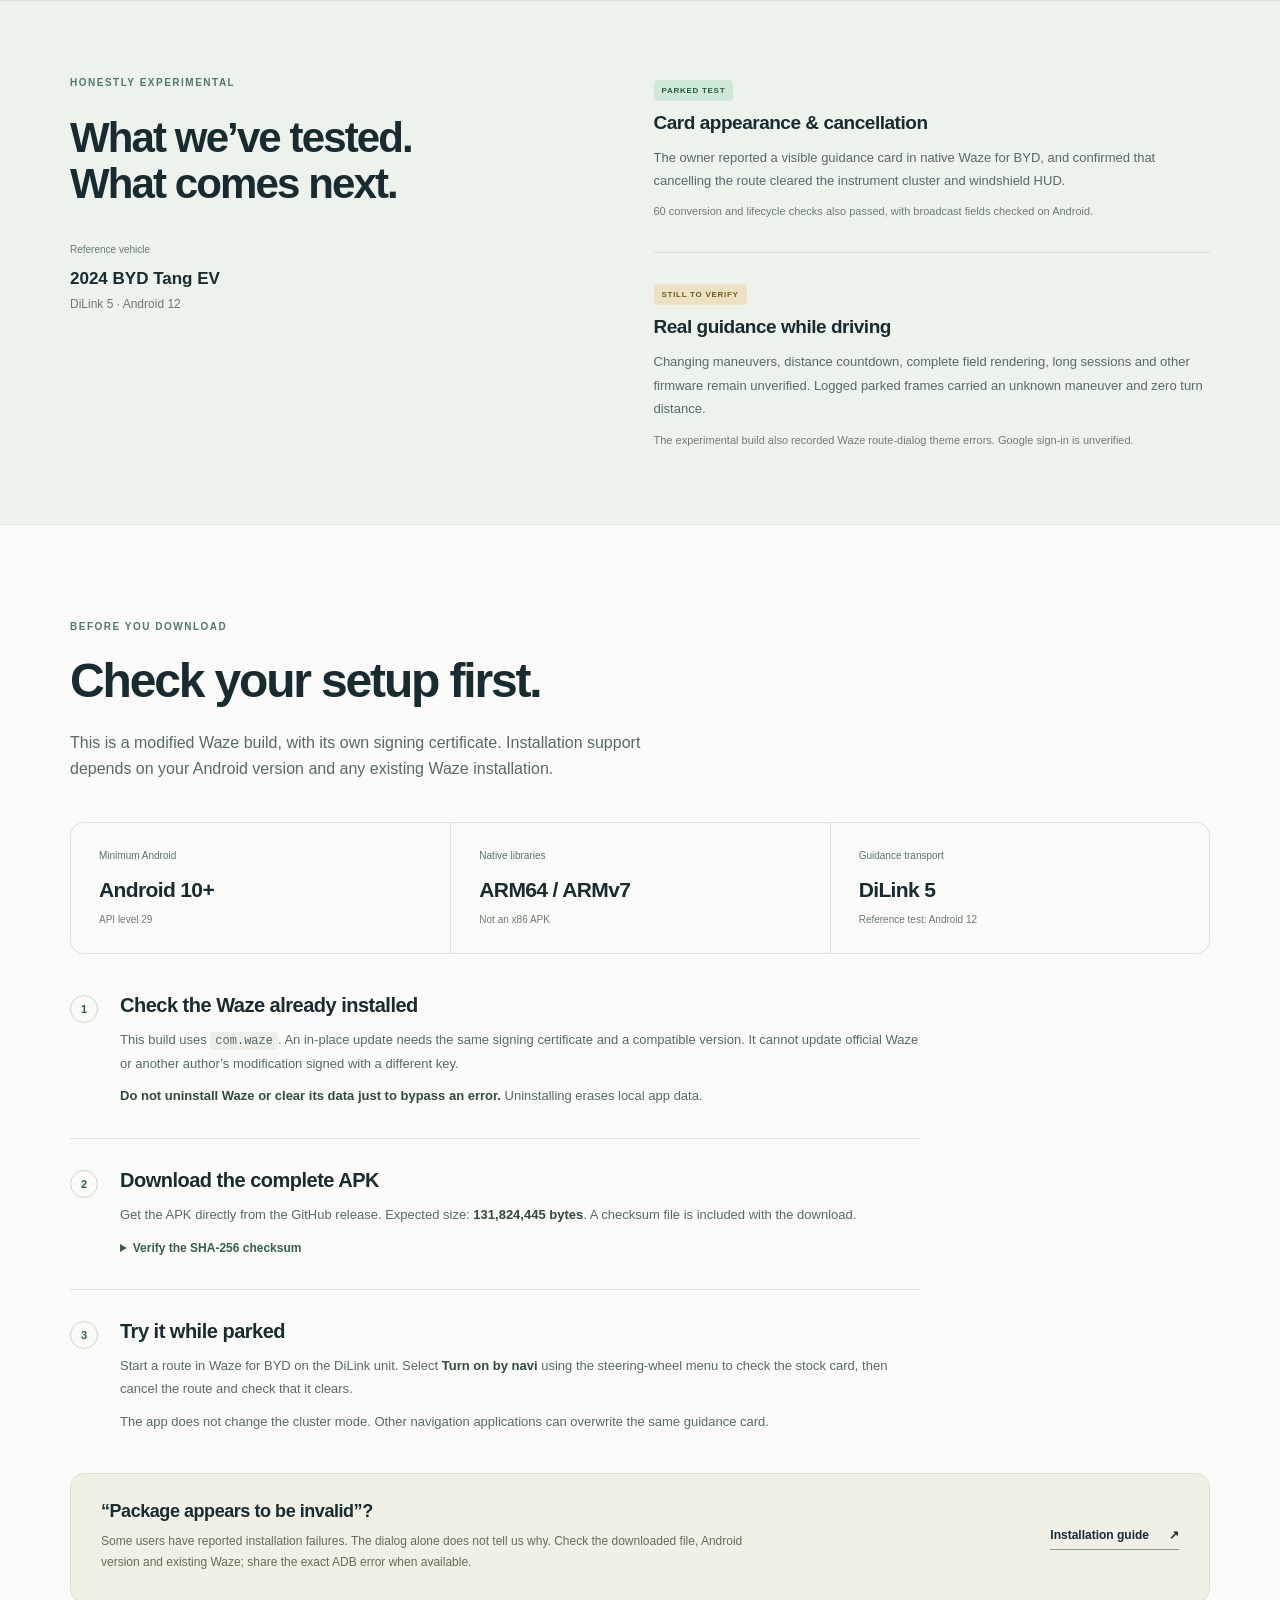
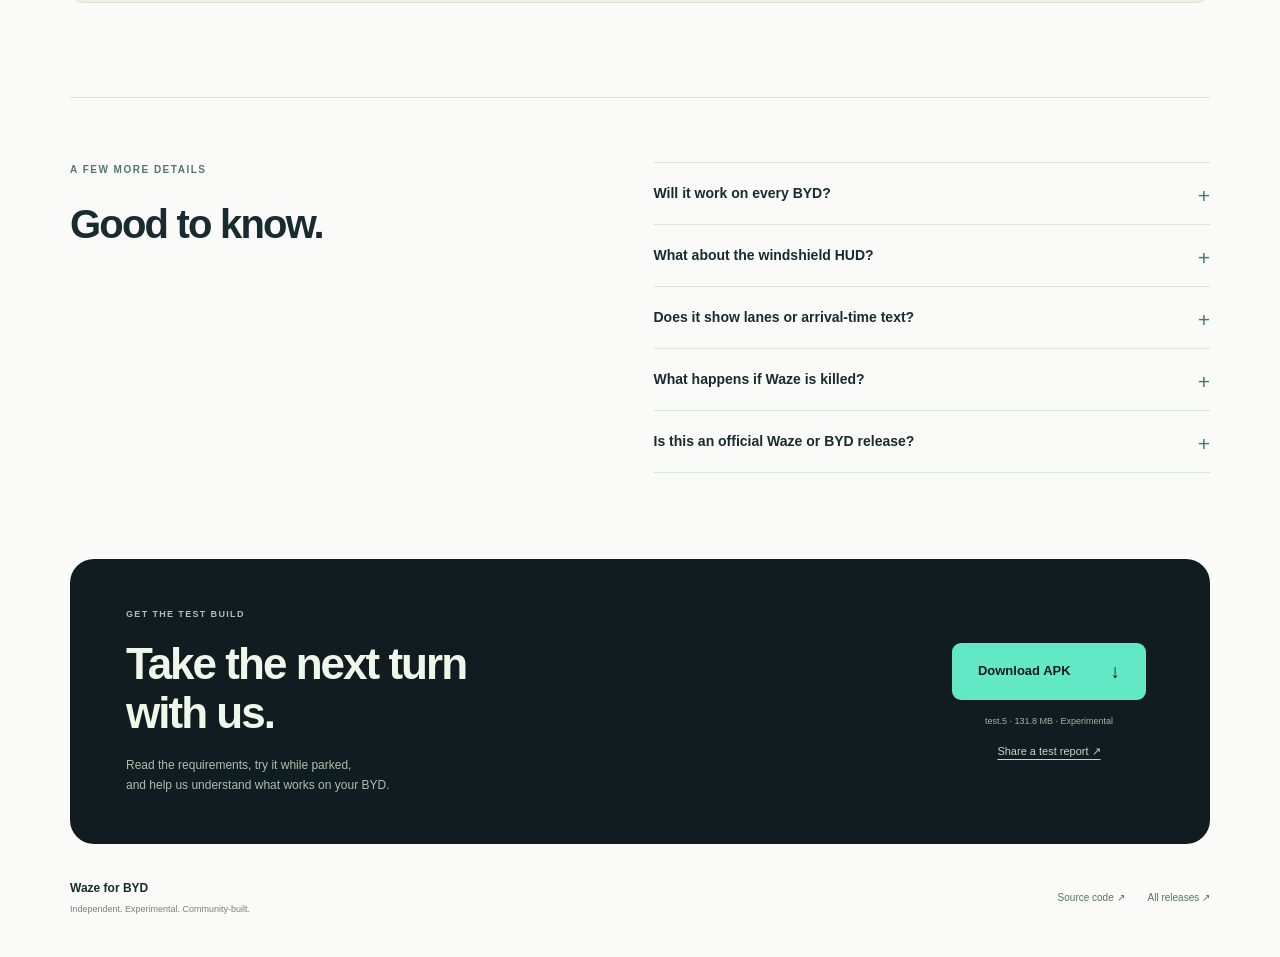
==== commit 2d483781: "Add a DiLink 5.1 cluster map layout and prepare test.5 Draw the Waze cluster map on the measured DiL" ====
--- a/docs/index.html
+++ b/docs/index.html
@@ -8,7 +8,7 @@
   <meta name="theme-color" content="#101c20">
   <meta property="og:type" content="website">
   <meta property="og:title" content="Waze for BYD — Your next turn. On your BYD.">
-  <meta property="og:description" content="Experimental Waze guidance for the factory instrument cluster. Download test.4 and read the installation requirements.">
+  <meta property="og:description" content="Experimental Waze guidance for the factory instrument cluster. Download test.5 and read the installation requirements.">
   <meta property="og:url" content="https://romanchukg-cloud.github.io/waze-for-byd/">
   <link rel="canonical" href="https://romanchukg-cloud.github.io/waze-for-byd/">
   <link rel="icon" href="assets/mark.svg" type="image/svg+xml">
@@ -37,10 +37,10 @@
           <h1 id="hero-title">Your next turn.<br><span>On your BYD.</span></h1>
           <p class="hero-description">Waze navigation, connected to your car’s factory instrument cluster. A modified APK for BYD DiLink, with HUD support on compatible vehicles.</p>
           <div class="actions">
-            <a class="button primary" href="https://github.com/romanchukg-cloud/waze-for-byd/releases/download/v5.22.90.123-byd.test.4/Waze-for-BYD-5.22.90.123-test.4.apk">Download APK <span aria-hidden="true">↓</span></a>
-            <a class="button secondary" href="https://github.com/romanchukg-cloud/waze-for-byd/releases/tag/v5.22.90.123-byd.test.4">Release notes <span aria-hidden="true">↗</span></a>
+            <a class="button primary" href="https://github.com/romanchukg-cloud/waze-for-byd/releases/download/v5.22.90.123-byd.test.5/Waze-for-BYD-5.22.90.123-test.5.apk">Download APK <span aria-hidden="true">↓</span></a>
+            <a class="button secondary" href="https://github.com/romanchukg-cloud/waze-for-byd/releases/tag/v5.22.90.123-byd.test.5">Release notes <span aria-hidden="true">↗</span></a>
           </div>
-          <p class="download-meta">test.4 <span>·</span> Android 10+ <span>·</span> 131.8 MB</p>
+          <p class="download-meta">test.5 <span>·</span> Android 10+ <span>·</span> 131.8 MB</p>
           <a class="install-reminder" href="#install"><span aria-hidden="true">ⓘ</span> Already have Waze? Check update compatibility first.</a>
         </div>
         <figure class="cluster-figure">
@@ -67,9 +67,10 @@
       <article><span class="feature-number">02 / BUILT IN</span><h3>One modified APK</h3><p>The integration runs inside Waze. You keep the native navigation interface, without a separate companion application.</p></article>
       <article><span class="feature-number">03 / LIFECYCLE</span><h3>Updates, then clears</h3><p>Guidance refreshes while the source is active. Ending the route clears the card. Stale source data expires instead of leaving an old instruction.</p></article>
     </div>
-    <p class="feature-note">New in test.4: Settings → Support adds automatic reports for measured integration failures after the first-use Continue, plus manual preview, sending and export. Reports go to our diagnostics server; a limited summary may appear in public GitHub Issues. You can turn automatic sending off at any time. At most one new automatic report is created per 24 hours.</p>
+    <p class="feature-note">New in test.5: a DiLink 5.1 / Android 13 cluster map layout. The map uses the full-width layer for the Map theme or the right side card for the Scenario and Simple themes. Choose the theme in Settings → Support, or follow the cluster automatically after a one-time ADB Usage Access grant. It is automatic only on verified 5.1 firmware; testers with another 5.1 build can select it. DiLink 5 behaviour is unchanged. Physical 5.1 testing is pending.</p>
+    <p class="feature-note">Since test.4: Settings → Support adds automatic reports for measured integration failures after the first-use Continue, plus manual preview, sending and export. Reports go to our diagnostics server; a limited summary may appear in public GitHub Issues. You can turn automatic sending off at any time. At most one new automatic report is created per 24 hours.</p>
     <p class="feature-note">A gated DiLink 5.1 / Android 13 HUD transport is included for one exact known firmware/receiver combination. It still needs physical Waze validation. Other configurations retain the existing AMap output.</p>
-    <p class="feature-note">Experimental cluster map support is also included. It uses the separate Small / Full screen navi modes; physical map rendering still needs validation.</p>
+    <p class="feature-note">On DiLink 5, the experimental cluster map uses the separate Small / Full screen navi modes; physical map rendering still needs validation.</p>
   </section>
 
   <section class="testing-band" id="testing" aria-labelledby="testing-title">
@@ -91,7 +92,7 @@
     </div>
     <div class="install-steps">
       <article><span class="step">1</span><div><h3>Check the Waze already installed</h3><p>This build uses <code>com.waze</code>. An in-place update needs the same signing certificate and a compatible version. It cannot update official Waze or another author’s modification signed with a different key.</p><p><strong>Do not uninstall Waze or clear its data just to bypass an error.</strong> Uninstalling erases local app data.</p></div></article>
-      <article><span class="step">2</span><div><h3>Download the complete APK</h3><p>Get the APK directly from the GitHub release. Expected size: <strong>131,812,157 bytes</strong>. A checksum file is included with the download.</p><details class="checksum"><summary>Verify the SHA-256 checksum</summary><code>16731b21441c5798ed55830a6c914cd6c00ca555fb5c0f28e5e84a3de43895ff</code><a href="https://github.com/romanchukg-cloud/waze-for-byd/releases/download/v5.22.90.123-byd.test.4/Waze-for-BYD-5.22.90.123-test.4.apk.sha256">Download checksum file ↗</a></details></div></article>
+      <article><span class="step">2</span><div><h3>Download the complete APK</h3><p>Get the APK directly from the GitHub release. Expected size: <strong>131,824,445 bytes</strong>. A checksum file is included with the download.</p><details class="checksum"><summary>Verify the SHA-256 checksum</summary><code>e4586fdae35aabd0fc2efb76876a36ef16ddb563c35cc11fc65b735bb7f17f35</code><a href="https://github.com/romanchukg-cloud/waze-for-byd/releases/download/v5.22.90.123-byd.test.5/Waze-for-BYD-5.22.90.123-test.5.apk.sha256">Download checksum file ↗</a></details></div></article>
       <article><span class="step">3</span><div><h3>Try it while parked</h3><p>Start a route in Waze for BYD on the DiLink unit. Select <strong>Turn on by navi</strong> using the steering-wheel menu to check the stock card, then cancel the route and check that it clears.</p><p>The app does not change the cluster mode. Other navigation applications can overwrite the same guidance card.</p></div></article>
     </div>
     <div class="help-box"><div><h3>“Package appears to be invalid”?</h3><p>Some users have reported installation failures. The dialog alone does not tell us why. Check the downloaded file, Android version and existing Waze; share the exact ADB error when available.</p></div><a class="text-link" href="https://github.com/romanchukg-cloud/waze-for-byd/blob/main/docs/installation.md">Installation guide <span aria-hidden="true">↗</span></a></div>
@@ -110,7 +111,7 @@
 
   <section class="download-section wrap" aria-labelledby="download-title">
     <div><p class="eyebrow">GET THE TEST BUILD</p><h2 id="download-title">Take the next turn<br>with us.</h2><p>Read the requirements, try it while parked,<br>and help us understand what works on your BYD.</p></div>
-    <div class="download-final"><a class="button primary" href="https://github.com/romanchukg-cloud/waze-for-byd/releases/download/v5.22.90.123-byd.test.4/Waze-for-BYD-5.22.90.123-test.4.apk">Download APK <span aria-hidden="true">↓</span></a><span>test.4 · 131.8 MB · Experimental</span><a href="https://github.com/romanchukg-cloud/waze-for-byd/issues/new?title=Installation%20or%20guidance%20report&amp;body=BYD%20model%20and%20year%3A%0AAndroid%20and%20DiLink%20version%3A%0AWaze%20for%20BYD%20release%3A%0AExisting%20Waze%20version%20and%20source%3A%0AWhat%20happened%3A%0AExact%20installation%20error%20if%20available%3A%0A">Share a test report ↗</a></div>
+    <div class="download-final"><a class="button primary" href="https://github.com/romanchukg-cloud/waze-for-byd/releases/download/v5.22.90.123-byd.test.5/Waze-for-BYD-5.22.90.123-test.5.apk">Download APK <span aria-hidden="true">↓</span></a><span>test.5 · 131.8 MB · Experimental</span><a href="https://github.com/romanchukg-cloud/waze-for-byd/issues/new?title=Installation%20or%20guidance%20report&amp;body=BYD%20model%20and%20year%3A%0AAndroid%20and%20DiLink%20version%3A%0AWaze%20for%20BYD%20release%3A%0AExisting%20Waze%20version%20and%20source%3A%0AWhat%20happened%3A%0AExact%20installation%20error%20if%20available%3A%0A">Share a test report ↗</a></div>
   </section>
   </main>
   <footer class="footer wrap"><span>Waze for BYD <small>Independent. Experimental. Community-built.</small></span><div><a href="https://github.com/romanchukg-cloud/waze-for-byd">Source code ↗</a><a href="https://github.com/romanchukg-cloud/waze-for-byd/releases">All releases ↗</a></div></footer>
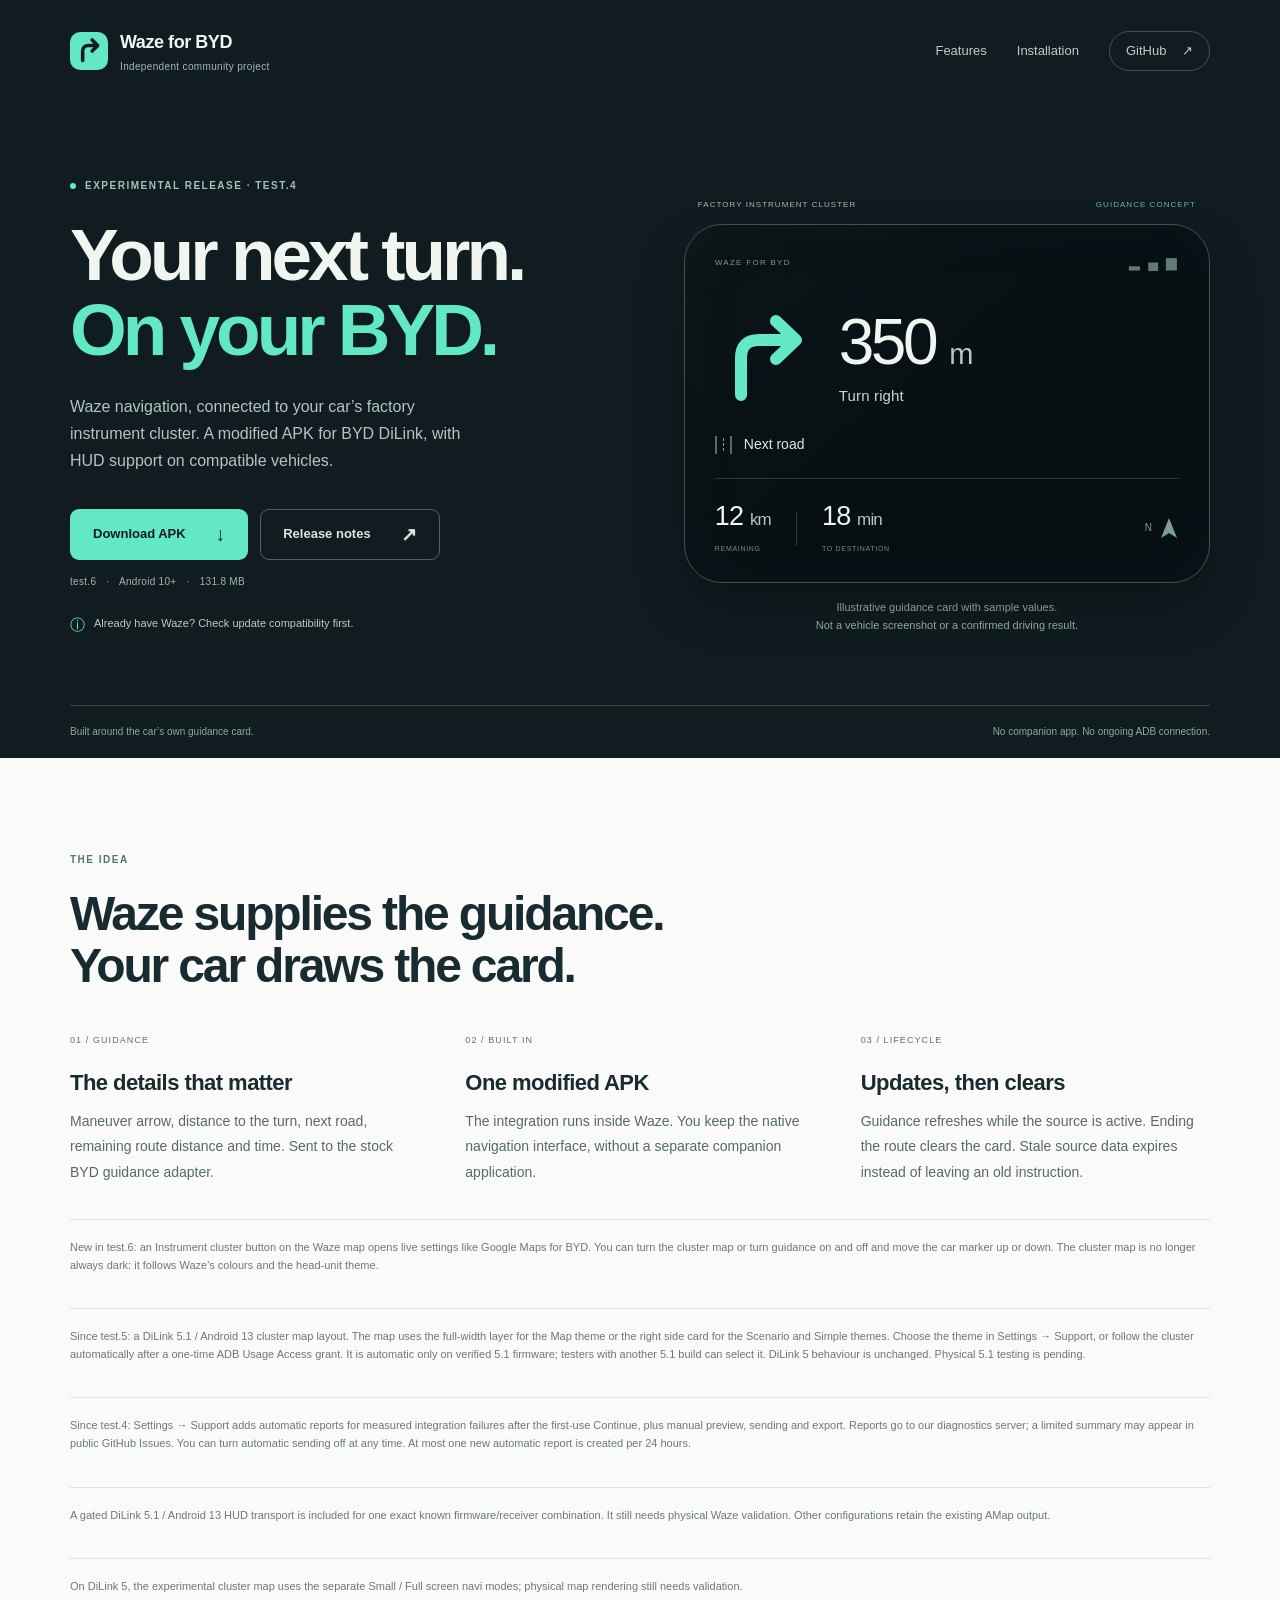
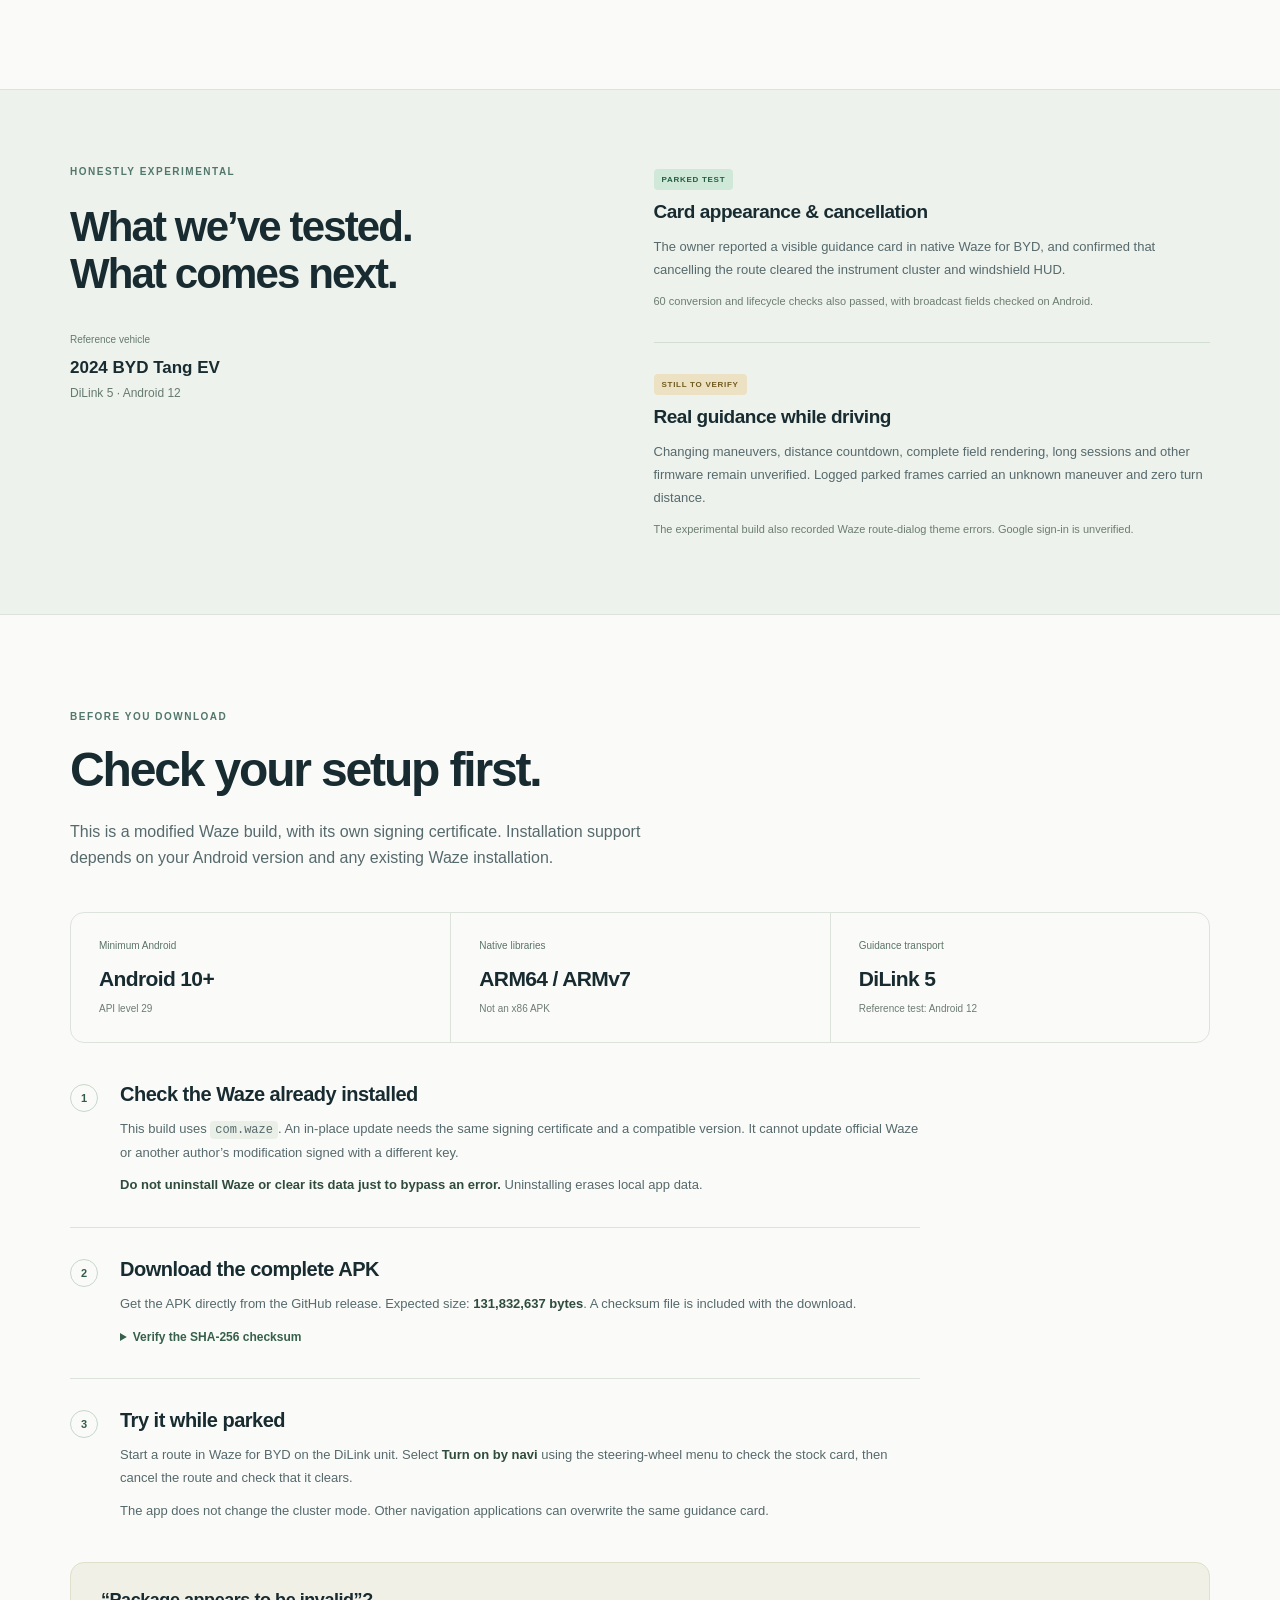
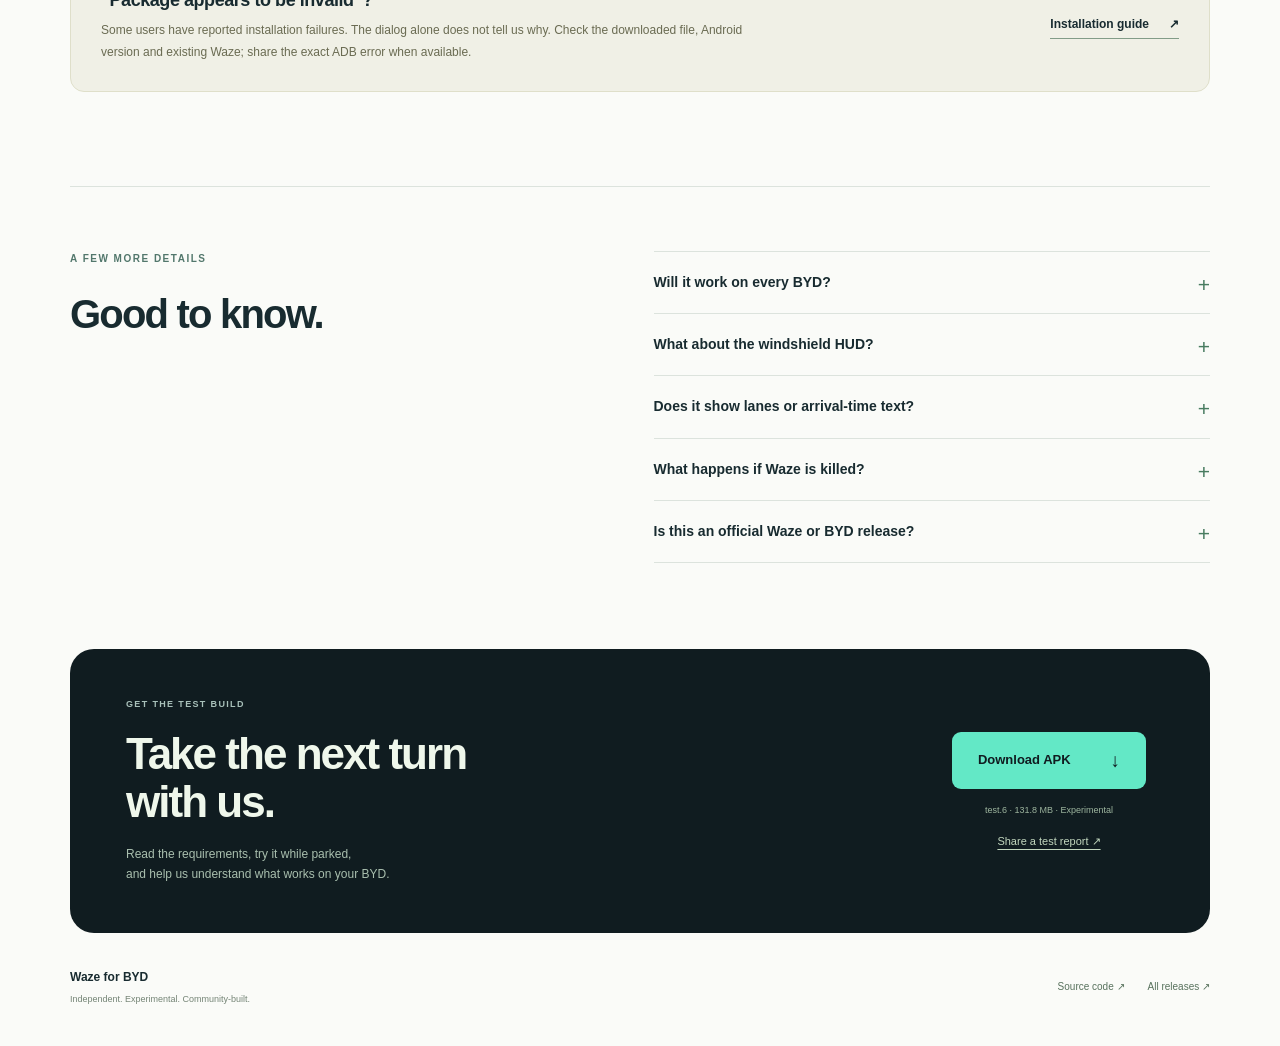
==== commit a1a1feb3: "Make the cluster follow Waze's colours and publish test.6 docs Waze applies its cluster map mode onl" ====
--- a/docs/index.html
+++ b/docs/index.html
@@ -8,7 +8,7 @@
   <meta name="theme-color" content="#101c20">
   <meta property="og:type" content="website">
   <meta property="og:title" content="Waze for BYD — Your next turn. On your BYD.">
-  <meta property="og:description" content="Experimental Waze guidance for the factory instrument cluster. Download test.5 and read the installation requirements.">
+  <meta property="og:description" content="Experimental Waze guidance for the factory instrument cluster. Download test.6 and read the installation requirements.">
   <meta property="og:url" content="https://romanchukg-cloud.github.io/waze-for-byd/">
   <link rel="canonical" href="https://romanchukg-cloud.github.io/waze-for-byd/">
   <link rel="icon" href="assets/mark.svg" type="image/svg+xml">
@@ -37,10 +37,10 @@
           <h1 id="hero-title">Your next turn.<br><span>On your BYD.</span></h1>
           <p class="hero-description">Waze navigation, connected to your car’s factory instrument cluster. A modified APK for BYD DiLink, with HUD support on compatible vehicles.</p>
           <div class="actions">
-            <a class="button primary" href="https://github.com/romanchukg-cloud/waze-for-byd/releases/download/v5.22.90.123-byd.test.5/Waze-for-BYD-5.22.90.123-test.5.apk">Download APK <span aria-hidden="true">↓</span></a>
-            <a class="button secondary" href="https://github.com/romanchukg-cloud/waze-for-byd/releases/tag/v5.22.90.123-byd.test.5">Release notes <span aria-hidden="true">↗</span></a>
+            <a class="button primary" href="https://github.com/romanchukg-cloud/waze-for-byd/releases/download/v5.22.90.123-byd.test.6/Waze-for-BYD-5.22.90.123-test.6.apk">Download APK <span aria-hidden="true">↓</span></a>
+            <a class="button secondary" href="https://github.com/romanchukg-cloud/waze-for-byd/releases/tag/v5.22.90.123-byd.test.6">Release notes <span aria-hidden="true">↗</span></a>
           </div>
-          <p class="download-meta">test.5 <span>·</span> Android 10+ <span>·</span> 131.8 MB</p>
+          <p class="download-meta">test.6 <span>·</span> Android 10+ <span>·</span> 131.8 MB</p>
           <a class="install-reminder" href="#install"><span aria-hidden="true">ⓘ</span> Already have Waze? Check update compatibility first.</a>
         </div>
         <figure class="cluster-figure">
@@ -67,7 +67,8 @@
       <article><span class="feature-number">02 / BUILT IN</span><h3>One modified APK</h3><p>The integration runs inside Waze. You keep the native navigation interface, without a separate companion application.</p></article>
       <article><span class="feature-number">03 / LIFECYCLE</span><h3>Updates, then clears</h3><p>Guidance refreshes while the source is active. Ending the route clears the card. Stale source data expires instead of leaving an old instruction.</p></article>
     </div>
-    <p class="feature-note">New in test.5: a DiLink 5.1 / Android 13 cluster map layout. The map uses the full-width layer for the Map theme or the right side card for the Scenario and Simple themes. Choose the theme in Settings → Support, or follow the cluster automatically after a one-time ADB Usage Access grant. It is automatic only on verified 5.1 firmware; testers with another 5.1 build can select it. DiLink 5 behaviour is unchanged. Physical 5.1 testing is pending.</p>
+    <p class="feature-note">New in test.6: an Instrument cluster button on the Waze map opens live settings like Google Maps for BYD. You can turn the cluster map or turn guidance on and off and move the car marker up or down. The cluster map is no longer always dark: it follows Waze's colours and the head-unit theme.</p>
+    <p class="feature-note">Since test.5: a DiLink 5.1 / Android 13 cluster map layout. The map uses the full-width layer for the Map theme or the right side card for the Scenario and Simple themes. Choose the theme in Settings → Support, or follow the cluster automatically after a one-time ADB Usage Access grant. It is automatic only on verified 5.1 firmware; testers with another 5.1 build can select it. DiLink 5 behaviour is unchanged. Physical 5.1 testing is pending.</p>
     <p class="feature-note">Since test.4: Settings → Support adds automatic reports for measured integration failures after the first-use Continue, plus manual preview, sending and export. Reports go to our diagnostics server; a limited summary may appear in public GitHub Issues. You can turn automatic sending off at any time. At most one new automatic report is created per 24 hours.</p>
     <p class="feature-note">A gated DiLink 5.1 / Android 13 HUD transport is included for one exact known firmware/receiver combination. It still needs physical Waze validation. Other configurations retain the existing AMap output.</p>
     <p class="feature-note">On DiLink 5, the experimental cluster map uses the separate Small / Full screen navi modes; physical map rendering still needs validation.</p>
@@ -92,7 +93,7 @@
     </div>
     <div class="install-steps">
       <article><span class="step">1</span><div><h3>Check the Waze already installed</h3><p>This build uses <code>com.waze</code>. An in-place update needs the same signing certificate and a compatible version. It cannot update official Waze or another author’s modification signed with a different key.</p><p><strong>Do not uninstall Waze or clear its data just to bypass an error.</strong> Uninstalling erases local app data.</p></div></article>
-      <article><span class="step">2</span><div><h3>Download the complete APK</h3><p>Get the APK directly from the GitHub release. Expected size: <strong>131,824,445 bytes</strong>. A checksum file is included with the download.</p><details class="checksum"><summary>Verify the SHA-256 checksum</summary><code>e4586fdae35aabd0fc2efb76876a36ef16ddb563c35cc11fc65b735bb7f17f35</code><a href="https://github.com/romanchukg-cloud/waze-for-byd/releases/download/v5.22.90.123-byd.test.5/Waze-for-BYD-5.22.90.123-test.5.apk.sha256">Download checksum file ↗</a></details></div></article>
+      <article><span class="step">2</span><div><h3>Download the complete APK</h3><p>Get the APK directly from the GitHub release. Expected size: <strong>131,832,637 bytes</strong>. A checksum file is included with the download.</p><details class="checksum"><summary>Verify the SHA-256 checksum</summary><code>21d28621cea457dc9bcd4345cb61fd84a8f8fb5c2e1d0518697f8725b7b13f7e</code><a href="https://github.com/romanchukg-cloud/waze-for-byd/releases/download/v5.22.90.123-byd.test.6/Waze-for-BYD-5.22.90.123-test.6.apk.sha256">Download checksum file ↗</a></details></div></article>
       <article><span class="step">3</span><div><h3>Try it while parked</h3><p>Start a route in Waze for BYD on the DiLink unit. Select <strong>Turn on by navi</strong> using the steering-wheel menu to check the stock card, then cancel the route and check that it clears.</p><p>The app does not change the cluster mode. Other navigation applications can overwrite the same guidance card.</p></div></article>
     </div>
     <div class="help-box"><div><h3>“Package appears to be invalid”?</h3><p>Some users have reported installation failures. The dialog alone does not tell us why. Check the downloaded file, Android version and existing Waze; share the exact ADB error when available.</p></div><a class="text-link" href="https://github.com/romanchukg-cloud/waze-for-byd/blob/main/docs/installation.md">Installation guide <span aria-hidden="true">↗</span></a></div>
@@ -111,7 +112,7 @@
 
   <section class="download-section wrap" aria-labelledby="download-title">
     <div><p class="eyebrow">GET THE TEST BUILD</p><h2 id="download-title">Take the next turn<br>with us.</h2><p>Read the requirements, try it while parked,<br>and help us understand what works on your BYD.</p></div>
-    <div class="download-final"><a class="button primary" href="https://github.com/romanchukg-cloud/waze-for-byd/releases/download/v5.22.90.123-byd.test.5/Waze-for-BYD-5.22.90.123-test.5.apk">Download APK <span aria-hidden="true">↓</span></a><span>test.5 · 131.8 MB · Experimental</span><a href="https://github.com/romanchukg-cloud/waze-for-byd/issues/new?title=Installation%20or%20guidance%20report&amp;body=BYD%20model%20and%20year%3A%0AAndroid%20and%20DiLink%20version%3A%0AWaze%20for%20BYD%20release%3A%0AExisting%20Waze%20version%20and%20source%3A%0AWhat%20happened%3A%0AExact%20installation%20error%20if%20available%3A%0A">Share a test report ↗</a></div>
+    <div class="download-final"><a class="button primary" href="https://github.com/romanchukg-cloud/waze-for-byd/releases/download/v5.22.90.123-byd.test.6/Waze-for-BYD-5.22.90.123-test.6.apk">Download APK <span aria-hidden="true">↓</span></a><span>test.6 · 131.8 MB · Experimental</span><a href="https://github.com/romanchukg-cloud/waze-for-byd/issues/new?title=Installation%20or%20guidance%20report&amp;body=BYD%20model%20and%20year%3A%0AAndroid%20and%20DiLink%20version%3A%0AWaze%20for%20BYD%20release%3A%0AExisting%20Waze%20version%20and%20source%3A%0AWhat%20happened%3A%0AExact%20installation%20error%20if%20available%3A%0A">Share a test report ↗</a></div>
   </section>
   </main>
   <footer class="footer wrap"><span>Waze for BYD <small>Independent. Experimental. Community-built.</small></span><div><a href="https://github.com/romanchukg-cloud/waze-for-byd">Source code ↗</a><a href="https://github.com/romanchukg-cloud/waze-for-byd/releases">All releases ↗</a></div></footer>
